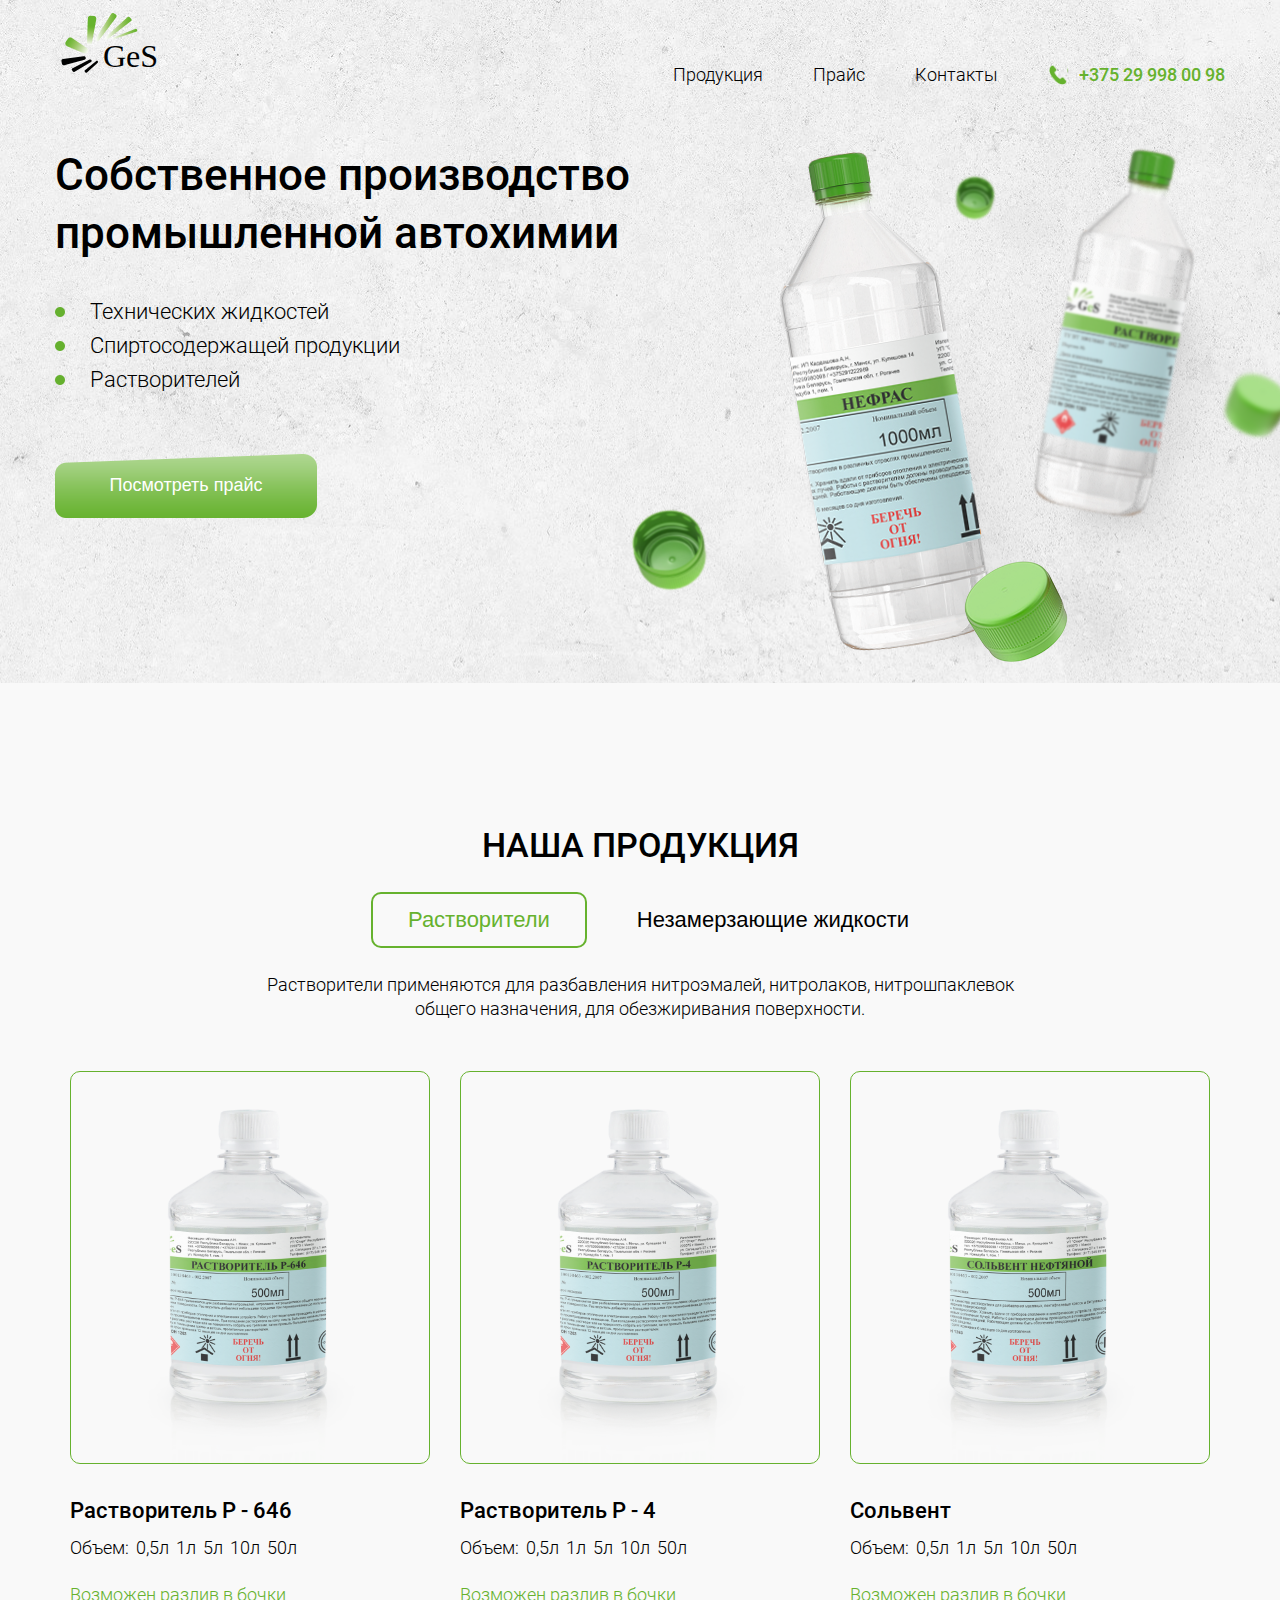
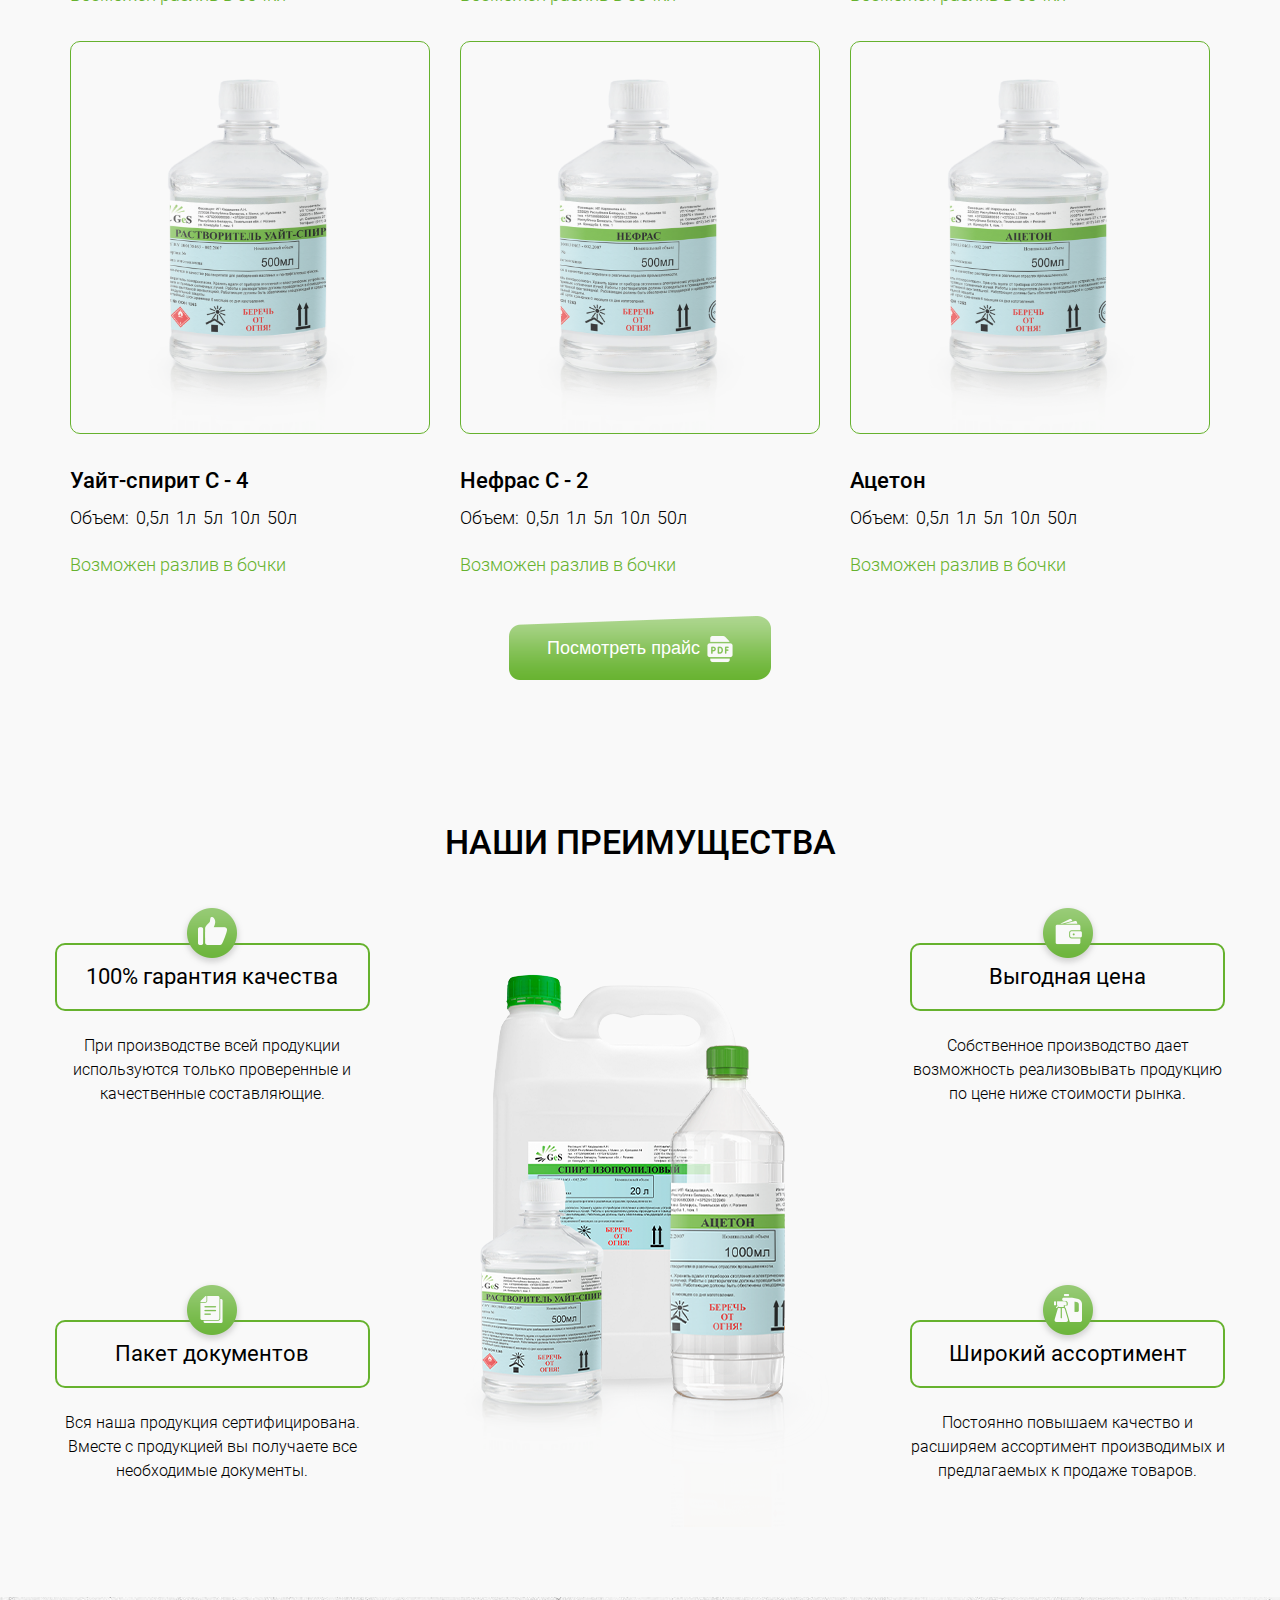
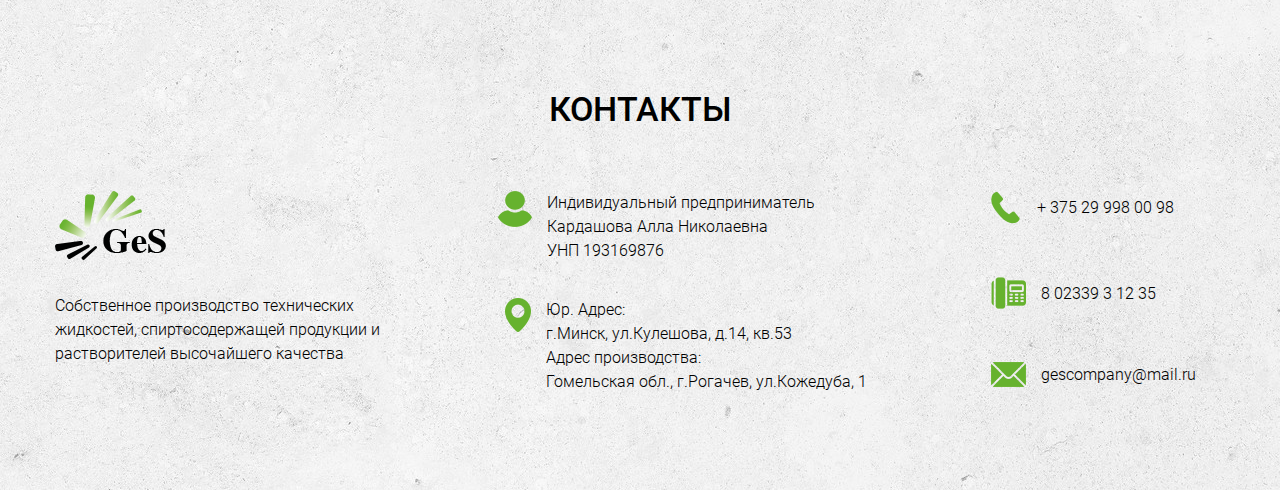
==== index.html @ 8977850b "Внесены правки один" ====
<!DOCTYPE html>
<html lang="ru">
    <head>
        <meta charset="UTF-8">
        <meta name="viewport" content="width=device-width, initial-scale=1.0">
        <link rel="stylesheet" href="pages/index.css">
        <link rel="stylesheet" href="vendor/normalize.css">
        <title>Автохимия</title>
    </head>

    <body>
        <div class="page">

            <header class="header">
                <div class="header__container">
                    <div class="header__navigation-container">
                        <img class="header__logo" src="images/ges logo_Монтажная область 1 копия 2.svg" alt="Логотип">

                        <nav class="header__navigation">
                            <ul class="header__nav-items">
                                <li class="header__nav-title"><a href="#production">Продукция</a></li>
                                <li class="header__nav-title button__price">Прайс</li>
                                <li class="header__nav-title"><a href="#contacts">Контакты</a></li>
                                <li class="header__nav-call-number">
                                    <div class="header__nav-call"></div>
                                    <p class="header__nav-title"><span class="header__nav-element">+375 29 998 00 98</span></p>
                                </li>
                            </ul>
                        </nav>
                        <button class="header__burger"></button>
                    </div>
                    <div class="hero">
                        <div class="hero-container">
                            <div class="hero__description">
                                <h1 class="hero__title">Собственное производство<br/>промышленной автохимии</h1>
                                <ul class="hero__list">
                                    <li class="hero__list-item">Технических жидкостей</li>
                                    <li class="hero__list-item">Спиртосодержащей продукции</li>
                                    <li class="hero__list-item">Растворителей</li>
                                </ul>
                                <button class="button-price button__price">Посмотреть прайс</button>
                            </div>
                            <img class="hero__image" src="images/hero-image.png" alt="Бутылки с надписью Нефрас и несколько крышек рядом">
                        </div>
                        
                    </div>
                </div>
            </header>

            <main class="content">

                <section class="product">
                    <h2 class="product__title" id="production">НАША ПРОДУКЦИЯ</h2>
                    <div class="product__sections">
                        <button type="button" class="product__section-solvents button_active">Растворители</button>
                        <button type="button" class="product__section-antifreeze ">Незамерзающие жидкости</button>
                    </div>
                    <p class="product__mob-minititle">Растворители</p>
                    <p class="product__subtitle">Растворители применяются для разбавления нитроэмалей, нитролаков, 
                    нитрошпаклевок общего назначения, для обезжиривания поверхности.</p>
                    <div class="product__cards product__cards-solvents product__cards-solvents-active" id="solvents"> 
                        <div class="product__card">
                            <img class="product__card-image" alt="Жидкость" src="images/р-646 0,5.png">
                            <div class="product__card-info">
                                <p class="product__card-title">Растворитель Р - 646</p>
                                <p class="product__card-volume">Объем: <br class="product__card-new">0,5л 1л 5л 10л 50л<br class="product__card-new"></p>
                                <p class="product__card-comment">Возможен разлив в бочки</p>
                            </div>
                        </div>

                        <div class="product__card">
                            <img class="product__card-image" alt="Жидкость" src="images/p-4 0,5.png">
                            <div class="product__card-info">
                                <p class="product__card-title">Растворитель Р - 4</p>
                                <p class="product__card-volume">Объем: <br class="product__card-new">0,5л 1л 5л 10л 50л</br></p>
                                <p class="product__card-comment">Возможен разлив в бочки</p>
                            </div>
                        </div>

                        <div class="product__card">
                            <img class="product__card-image" alt="Жидкость" src="images/solvent 0,5.png">
                            <div class="product__card-info">
                                <p class="product__card-title">Сольвент</p>
                                <p class="product__card-volume">Объем: <br class="product__card-new">0,5л 1л 5л 10л 50л</br></p>
                                <p class="product__card-comment">Возможен разлив в бочки</p>
                            </div>
                        </div>

                        <div class="product__card">
                            <img class="product__card-image" alt="Жидкость" src="images/yait-spirit 0,5.png">
                            <div class="product__card-info">
                                <p class="product__card-title">Уайт-спирит С - 4</p>
                                <p class="product__card-volume">Объем: <br class="product__card-new">0,5л 1л 5л 10л 50л</br></p>
                                <p class="product__card-comment">Возможен разлив в бочки</p>
                            </div>
                        </div>

                        <div class="product__card">
                            <img class="product__card-image" alt="Жидкость" src="images/nefras 0,5.png">
                            <div class="product__card-info">
                                <p class="product__card-title">Нефрас С - 2</p>
                                <p class="product__card-volume">Объем: <br class="product__card-new">0,5л 1л 5л 10л 50л</br></p>
                                <p class="product__card-comment">Возможен разлив в бочки</p>
                            </div>
                        </div>

                        <div class="product__card">
                            <img class="product__card-image" alt="Жидкость" src="images/aceton 0,5.png">
                            <div class="product__card-info">
                                <p class="product__card-title">Ацетон</p>
                                <p class="product__card-volume">Объем: <br class="product__card-new">0,5л 1л 5л 10л 50л</br></p>
                                <p class="product__card-comment">Возможен разлив в бочки</p>
                            </div>
                        </div>
                    </div>
                    <div class="product__cards product__cards-antifreez" id="antifreez">
                        <div class="product__card product__card-antifreez-mobile">
                            <img class="product__card-image product__card-image-mobile" alt="Жидкость" src="images/nezamerzajka.png">
                            <div class="product__card-info">
                                <p class="product__card-title product__anti-title">Незамерзающая жидкость Crystal A-20</p>
                                <p class="product__card-volume">Объем: <br class="product__card-new">4л 5л</br></p>
                                <p class="product__card-comment">Возможен разлив в бочки</p>
                            </div>
                        </div>
                    </div>
    
                        <button class="button-price product__card-button button__price">Посмотреть прайс<img class="product__button-icon" src="images/pdf-filewhite.png"></button>

                </section>

                <section class="privilege">

                    <h2 class="privilege__title">НАШИ ПРЕИМУЩЕСТВА</h2>

                        <div class="privilege__container">
                        <div class="privilege__cards-left">
                            <div class="privilege__card privilege__card-bottommarg">
                                <img class="privilege__card-icon" src="images/cleaning-products-03.png" alt="Иконка">
                                <h2 class="privilege__card-title">100% гарантия качества</h2>
                                <p class="privilege__card-text">При производстве всей продукции
                                используются только проверенные и качественные составляющие.</p>
                            </div>

                            <div class="privilege__card">
                                <img class="privilege__card-icon" src="images/filegreen.png" alt="Иконка">
                                <h2 class="privilege__card-title">Пакет документов</h2>
                                <p class="privilege__card-text">Вся наша продукция сертифицирована.
                                Вместе с продукцией вы получаете все необходимые документы.</p>
                            </div>
                        </div>

                        <img class="privilege__image" src="images/groupкопия.png" alt="Продукция">

                        <div class="privilege__cards-right">
                            <div class="privilege__card privilege__card-bottommarg">
                                <img class="privilege__card-icon" src="images/wallet-filled-money-toolgreen.png" alt="Иконка">
                                <h2 class="privilege__card-title">Выгодная цена</h2>
                                <p class="privilege__card-text">Собственное производство дает
                                возможность реализовывать продукцию по цене ниже стоимости рынка.</p>
                            </div>

                            <div class="privilege__card">
                                <img class="privilege__card-icon" src="images/cleaning-products-01green.png" alt="Иконка">
                                <h2 class="privilege__card-title">Широкий ассортимент</h2>
                                <p class="privilege__card-text">Постоянно повышаем качество
                                и расширяем ассортимент производимых и предлагаемых к продаже товаров.</p>
                            </div>
                        </div>
                    </div>

                </section>

                <section class="privmobile">
                    <h2 class="privilege__title">Наши преимущества</h2>
                    <div class="privmobile__cards-top">
                        <div class="privmobile__card">
                            <img class="privilege__card-icon" src="images/cleaning-products-03.png" alt="Иконка">
                            <h3 class="privmobile__subtitle">100% гарантия качества</h3>
                        </div>

                        <div class="privmobile__card">
                            <img class="privilege__card-icon" src="images/filegreen.png" alt="Иконка">
                            <h3 class="privmobile__subtitle">Полный пакет документов</h3>
                        </div>
                    </div>
                    <div class="privmobile__card-bottom">
                        <div class="privmobile__card">
                            <img class="privilege__card-icon" src="images/wallet-filled-money-toolgreen.png" alt="Иконка">
                            <h3 class="privmobile__subtitle privmobile__subtitle-bottom">Выгодная цена</h3>
                        </div>
                    </div>
                </section>

            </main>

            <footer class="footer">
                <div class="footer__container" id="contacts">
                    <h2 class="footer__title">КОНТАКТЫ</h2>
                    <div class="footer__containers">
                        <div class="footer__container-left">
                            <img class="footer__logo" src="images/geslogo.png" alt="Логотип">
                            <p class="footer__text">Собственное производство технических жидкостей, спиртосодержащей продукции 
                            и растворителей высочайшего качества</p>
                        </div>

                        <div class="footer__container-medium">
                            <div class="footer__paragraph">
                                <img class="footer__icon" src="images/user.png" alt="Иконка">
                                <p class="footer__text-medium">Индивидуальный предприниматель
                                    Кардашова Алла Николаевна
                                    <br>УНП 193169876</br></p>
                                <p class="footer__text-medium-mobile">ИП Кардашова Алла Николаевна
                                    <br>УНП 193169876</br>
                                    Юр. адрес: г.Минск, ул.Кулешова, 14/53
                                    Адрес производства: Гомельская обл., 
                                    г.Рогачев, ул.Кожедуба, 1</p>
                                
                            </div>

                            <div class="footer__paragraph footer__paragraph-bottom">
                                <img class="footer__icon footer__icon-bottom" src="images/maps-and-flags.png" alt="Иконка">
                                <p class="footer__text-medium ">Юр. Адрес: 
                                    <br>г.Минск, ул.Кулешова, д.14, кв.53</br>
                                    Адрес производства: 
                                    <br>Гомельская обл., г.Рогачев, ул.Кожедуба, 1</br></p>
                                    
                            </div>
                        </div>

                        <div class="footer__container-right">
                            <div class="footer__info">
                                <img class="footer__icon footer__icon-right" src="images/phone-call копия.png" alt="Иконка">
                                <p class="footer__text-right">+ 375 29 998 00 98 </p>
                            </div>

                            <div class="footer__info">
                                <img class="footer__icon " src="images/fax.png" alt="Иконка">
                                <p class="footer__text-right">8 02339 3 12 35</p>
                            </div>

                            <div class="footer__info">
                                <img class="footer__icon " src="images/mail-2.png" alt="Иконка">
                                <p class="footer__text-right">gescompany@mail.ru</p>
                            </div>
                        </div>
                    </div>
                </div>
            </footer>
            <section class="pop-up__overlay"></section>
        </div>
        <section class="pop-up">
            <ul class="pop-up__items">
                <li class="pop-up__item"><button class="pop-up__button pop-up__button_productions">Продукция</button></li>
                <li class="pop-up__item"><button class="pop-up__button_production pop-up__button pop-up__button_solvents">Растворители</button></li>
                <li class="pop-up__item"><button class="pop-up__button_production pop-up__button pop-up__button_non-freezing">Незамерзающие жидкости</button></li>
                <li class="pop-up__item"><button class="pop-up__button button__price button__price">Посмотреть прайс</button></li>
                <li class="pop-up__item"><button class="pop-up__button pop-up__button_contact">Контакты</button></li>
            </ul>
        </section>
        
        <script src="scripts/index.js"></script>
    </body>
</html>
---- pages/index.css ----
@import url(../fonts/roboto/roboto.css);

@import url(../blocks/page/page.css);

@import url(../blocks/header/header.css);
@import url(../blocks/header/__container/header__container.css);
@import url(../blocks/header/__logo/header__logo.css);
@import url(../blocks/header/__navigation/header__navigation.css);
@import url(../blocks/header/__navigation-container/header__navigation-container.css);
@import url(../blocks/header/__nav-items/header__nav-items.css);
@import url(../blocks/header/__nav-element/header__nav-element.css);
@import url(../blocks/header/__nav-call/header__nav-call.css);
@import url(../blocks/header/__nav-call-number/header__nav-call-number.css);
@import url(../blocks/header/__nav-title/header__nav-title.css);
@import url(../blocks/header/__burger/header__burger.css);
@import url(../blocks/header/__burger/_active/header__burger_active.css);

@import url(../blocks/hero/hero.css);
@import url(../blocks/hero/__description/hero__description.css);
@import url(../blocks/hero/__title/hero__title.css);
@import url(../blocks/hero/__list/hero__list.css);
@import url(../blocks/hero/__list-item/hero__list-item.css);
@import url(../blocks/hero/__image/hero__image.css);

@import url(../blocks/hero-container/hero-container.css);

@import url(../blocks/button-price/button-price.css);

@import url(../blocks/button/button.css);

@import url(../blocks/button/_active/button_active.css);

@import url(../blocks/li/li.css);

@import url(../blocks/product/product.css);
@import url(../blocks/product/__title/product__title.css);
@import url(../blocks/product/__sections/product__sections.css);
@import url(../blocks/product/__section-solvents/product__section-solvents.css);
@import url(../blocks/product/__section-antifreeze/product__section-antifreeze.css);
@import url(../blocks/product/__subtitle/product__subtitle.css);
@import url(../blocks/product/__subtitle-mobile/product__subtitle-mobile.css);
@import url(../blocks/product/__cards/product__cards.css);
@import url(../blocks/product/__card/product__card.css);
@import url(../blocks/product/__card-image/product__card-image.css);
@import url(../blocks/product/__card-title/product__card-title.css);
@import url(../blocks/product/__card-volume/product__card-volume.css);
@import url(../blocks/product/__card-comment/product__card-comment.css);
@import url(../blocks/product/__card-new/product__card-new.css);
@import url(../blocks/product/__card-button/product__card-button.css);
@import url(../blocks/product/__button-icon/product__button-icon.css);
@import url(../blocks/product/__card-info/product__card-info.css);

@import url(../blocks/privilege/privilege.css);
@import url(../blocks/privilege/__title/privilege__title.css);
@import url(../blocks/privilege/__container/privilege__container.css);
@import url(../blocks/privilege/__cards-left/privilege__cards-left.css);
@import url(../blocks/privilege/__cards-right/privilege__cards-right.css);
@import url(../blocks/privilege/__card-title/privilege__card-title.css);
@import url(../blocks/privilege/__card/privilege__card.css);
@import url(../blocks/privilege/__card-icon/privilege__card-icon.css);
@import url(../blocks/privilege/__card-text/privilege__card-text.css);
@import url(../blocks/privilege/__card-bottommarg/privilege__card-bottommarg.css);
@import url(../blocks/privilege/__image/privilege__image.css);

@import url(../blocks/privmobile/privmobile.css);
@import url(../blocks/privmobile/__cards-top/privmobile__cards-top.css);
@import url(../blocks/privmobile/__card/privmobile__card.css);
@import url(../blocks/privmobile/__subtitle/privmobile__subtitle.css);
@import url(../blocks/privmobile/__card-bottom/privmobile__card-bottom.css);
@import url(../blocks/privmobile/__subtitle-bottom/privmobile__subtitle-bottom.css);

@import url(../blocks/footer/footer.css);
@import url(../blocks/footer/__container/footer__container.css);
@import url(../blocks/footer/__containers/footer__containers.css);
@import url(../blocks/footer/__container-left/footer__container-left.css);
@import url(../blocks/footer/__title/footer__title.css);
@import url(../blocks/footer/__text/footer__text.css);
@import url(../blocks/footer/__text-medium/footer__text-medium.css);
@import url(../blocks/footer/__icon/footer__icon.css);
@import url(../blocks/footer/__paragraph/footer__paragraph.css);
@import url(../blocks/footer/__paragraph-bottom/footer__paragraph-bottom.css);
@import url(../blocks/footer/__container-medium/footer__container-medium.css);
@import url(../blocks/footer/__icon-bottom/footer__icon-bottom.css);
@import url(../blocks/footer/__container-right/footer__container-right.css);
@import url(../blocks/footer/__info/footer__info.css);
@import url(../blocks/footer/__icon-right/footer__icon-right.css);
@import url(../blocks/footer/__text-medium-mobile/footer__text-medium-mobile.css);

* > *{
    margin: 0;
    padding: 0;
    box-sizing: border-box;
    font-weight: normal;
    font-style: normal;
}

a{
    color: black;
    text-decoration: none;
    font-weight: 300;
}

.footer__text-right{
    font-weight: 300;
}

.product__mob-minititle{
    text-align: center;
    font-size: 15px;
    line-height: 1.6;
    font-weight: 400;
    margin-bottom: 11px;
}

.product__mob-minititle{
    display: none;
}

@media screen and (max-width: 500px){
    .product__mob-minititle{
        display: block;
    }
}

.product__card-image-mobile{
    object-fit: contain;
}

@media screen and (max-width: 500px){
    .product__card-antifreez-mobile{
        display: flex;
        margin-bottom: 25px;
    }
}

.product__anti-title{
    width: 80%;
}

.product__cards-solvents-active{
    display: grid;
}

.product__cards-antifreez-active{
    display: grid;
}
  
.pop-up{
    width: 100%;
    display: none;
    padding: 40px 40px;
    position: absolute;
    background-color: white;
    border-radius: 10px;
    top: 74px;
    left: 0;
    z-index: 3;
}

.pop-up__items :first-of-type{
    margin-top: 0px;
}

.pop-up__item{
    margin-top: 32px;
    cursor: pointer;
}

.pop-up__button{
    font-size: 18px;
    text-align: left;
}

.pop-up__button_production::before{
    content: url(../images/disk-list-hero.png);
    margin-right: 11px;
    position: relative;
    bottom: 2px;
}

.pop-up_is-open{
    display: block;
}

.overlay::after {
    content: '';
    display: block;
    position: fixed;
    top: 0;
    left: 0;
    height: 100%;
    width: 100%;
    background: rgba(0, 0, 0, .5);
    z-index: 1;
}
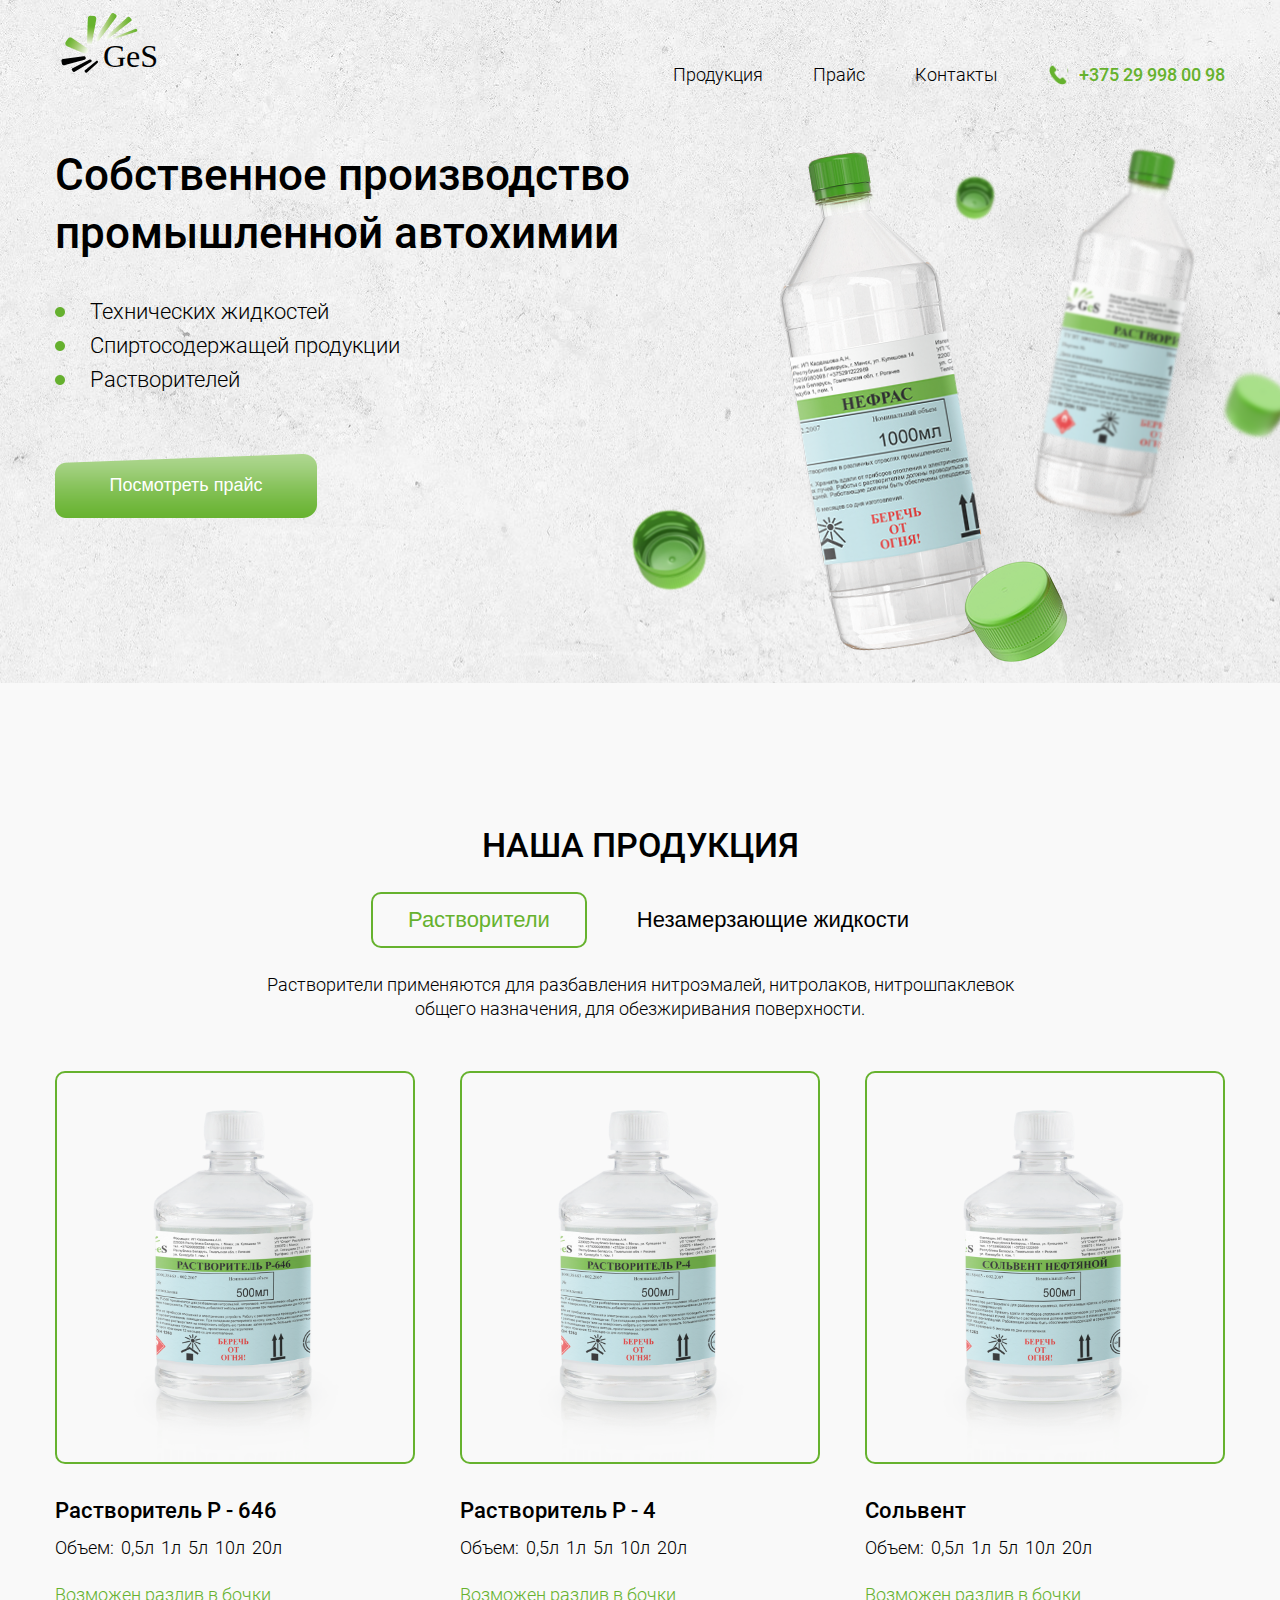
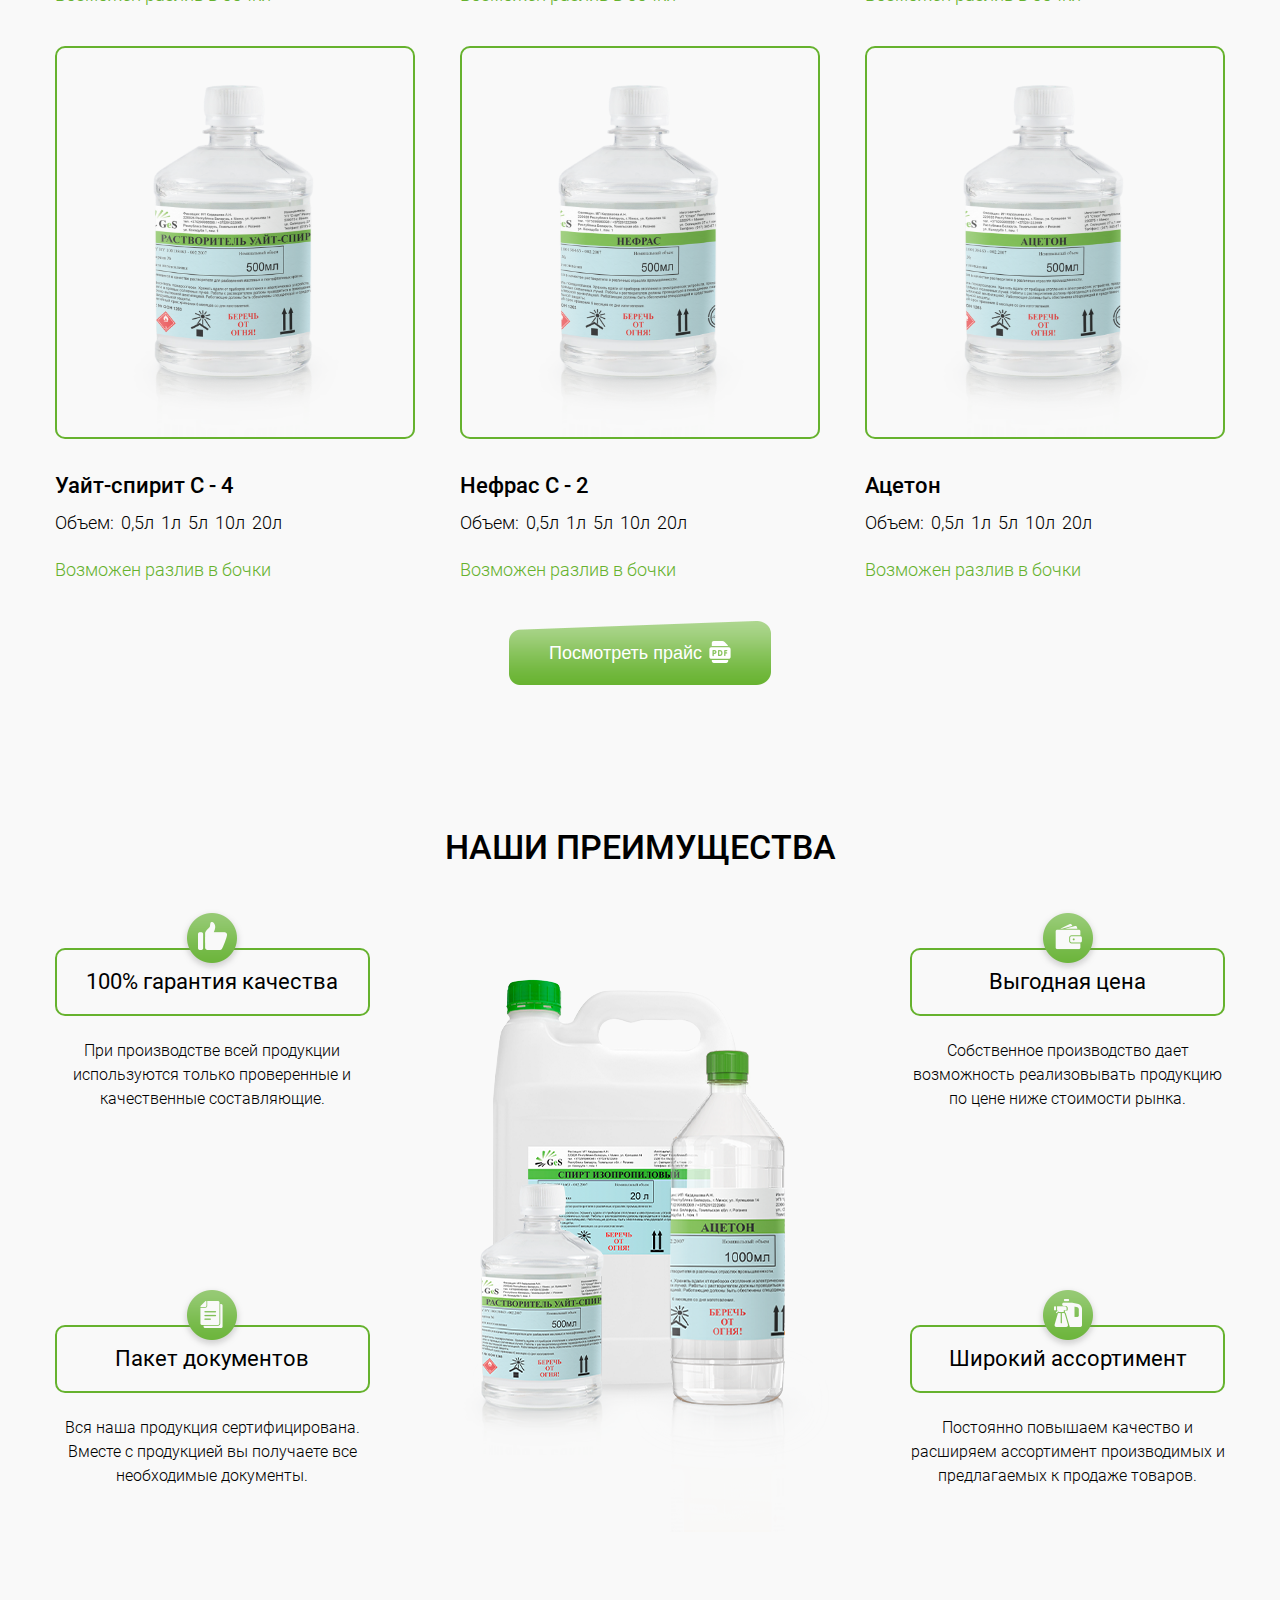
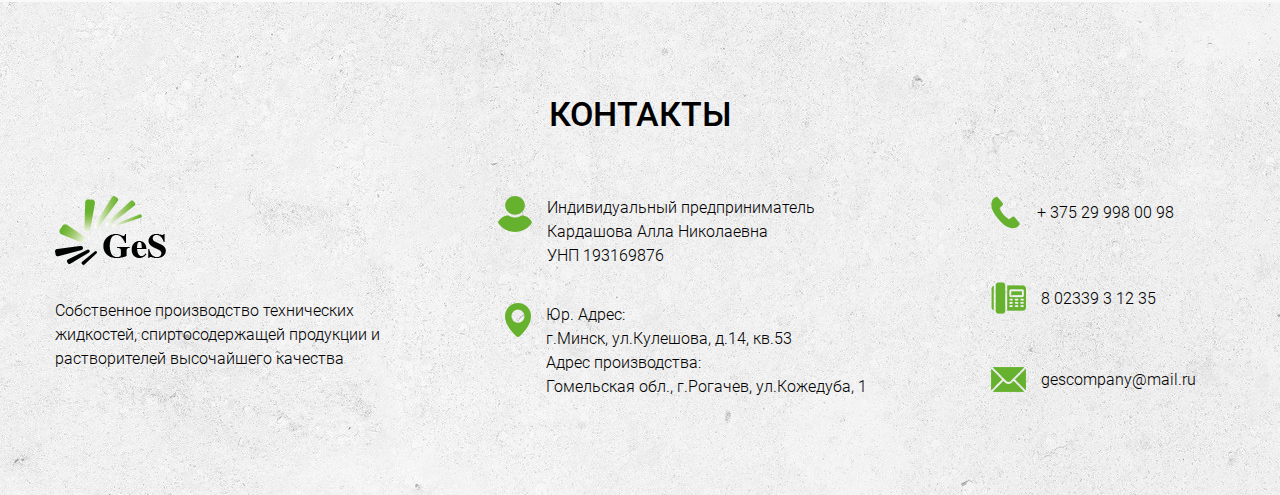
==== commit 50974dd9: "Убран гэп карточек и конфликт" ====
--- a/index.html
+++ b/index.html
@@ -63,7 +63,7 @@
                             <img class="product__card-image" alt="Жидкость" src="images/р-646 0,5.png">
                             <div class="product__card-info">
                                 <p class="product__card-title">Растворитель Р - 646</p>
-                                <p class="product__card-volume">Объем: <br class="product__card-new">0,5л 1л 5л 10л 50л<br class="product__card-new"></p>
+                                <p class="product__card-volume">Объем: <br class="product__card-new">0,5л 1л 5л 10л 20л<br class="product__card-new"></p>
                                 <p class="product__card-comment">Возможен разлив в бочки</p>
                             </div>
                         </div>
@@ -72,7 +72,7 @@
                             <img class="product__card-image" alt="Жидкость" src="images/p-4 0,5.png">
                             <div class="product__card-info">
                                 <p class="product__card-title">Растворитель Р - 4</p>
-                                <p class="product__card-volume">Объем: <br class="product__card-new">0,5л 1л 5л 10л 50л</br></p>
+                                <p class="product__card-volume">Объем: <br class="product__card-new">0,5л 1л 5л 10л 20л</br></p>
                                 <p class="product__card-comment">Возможен разлив в бочки</p>
                             </div>
                         </div>
@@ -81,7 +81,7 @@
                             <img class="product__card-image" alt="Жидкость" src="images/solvent 0,5.png">
                             <div class="product__card-info">
                                 <p class="product__card-title">Сольвент</p>
-                                <p class="product__card-volume">Объем: <br class="product__card-new">0,5л 1л 5л 10л 50л</br></p>
+                                <p class="product__card-volume">Объем: <br class="product__card-new">0,5л 1л 5л 10л 20л</br></p>
                                 <p class="product__card-comment">Возможен разлив в бочки</p>
                             </div>
                         </div>
@@ -90,7 +90,7 @@
                             <img class="product__card-image" alt="Жидкость" src="images/yait-spirit 0,5.png">
                             <div class="product__card-info">
                                 <p class="product__card-title">Уайт-спирит С - 4</p>
-                                <p class="product__card-volume">Объем: <br class="product__card-new">0,5л 1л 5л 10л 50л</br></p>
+                                <p class="product__card-volume">Объем: <br class="product__card-new">0,5л 1л 5л 10л 20л</br></p>
                                 <p class="product__card-comment">Возможен разлив в бочки</p>
                             </div>
                         </div>
@@ -99,7 +99,7 @@
                             <img class="product__card-image" alt="Жидкость" src="images/nefras 0,5.png">
                             <div class="product__card-info">
                                 <p class="product__card-title">Нефрас С - 2</p>
-                                <p class="product__card-volume">Объем: <br class="product__card-new">0,5л 1л 5л 10л 50л</br></p>
+                                <p class="product__card-volume">Объем: <br class="product__card-new">0,5л 1л 5л 10л 20л</br></p>
                                 <p class="product__card-comment">Возможен разлив в бочки</p>
                             </div>
                         </div>
@@ -108,7 +108,7 @@
                             <img class="product__card-image" alt="Жидкость" src="images/aceton 0,5.png">
                             <div class="product__card-info">
                                 <p class="product__card-title">Ацетон</p>
-                                <p class="product__card-volume">Объем: <br class="product__card-new">0,5л 1л 5л 10л 50л</br></p>
+                                <p class="product__card-volume">Объем: <br class="product__card-new">0,5л 1л 5л 10л 20л</br></p>
                                 <p class="product__card-comment">Возможен разлив в бочки</p>
                             </div>
                         </div>
@@ -124,8 +124,8 @@
                         </div>
                     </div>
     
-                        <button class="button-price product__card-button button__price">Посмотреть прайс<img class="product__button-icon" src="images/pdf-filewhite.png"></button>
-
+                        <button class="button-price product__card-button button__price">Посмотреть прайс<img class="product__button-icon" src="images/pdf-file.svg"></button>
+          
                 </section>
 
                 <section class="privilege">
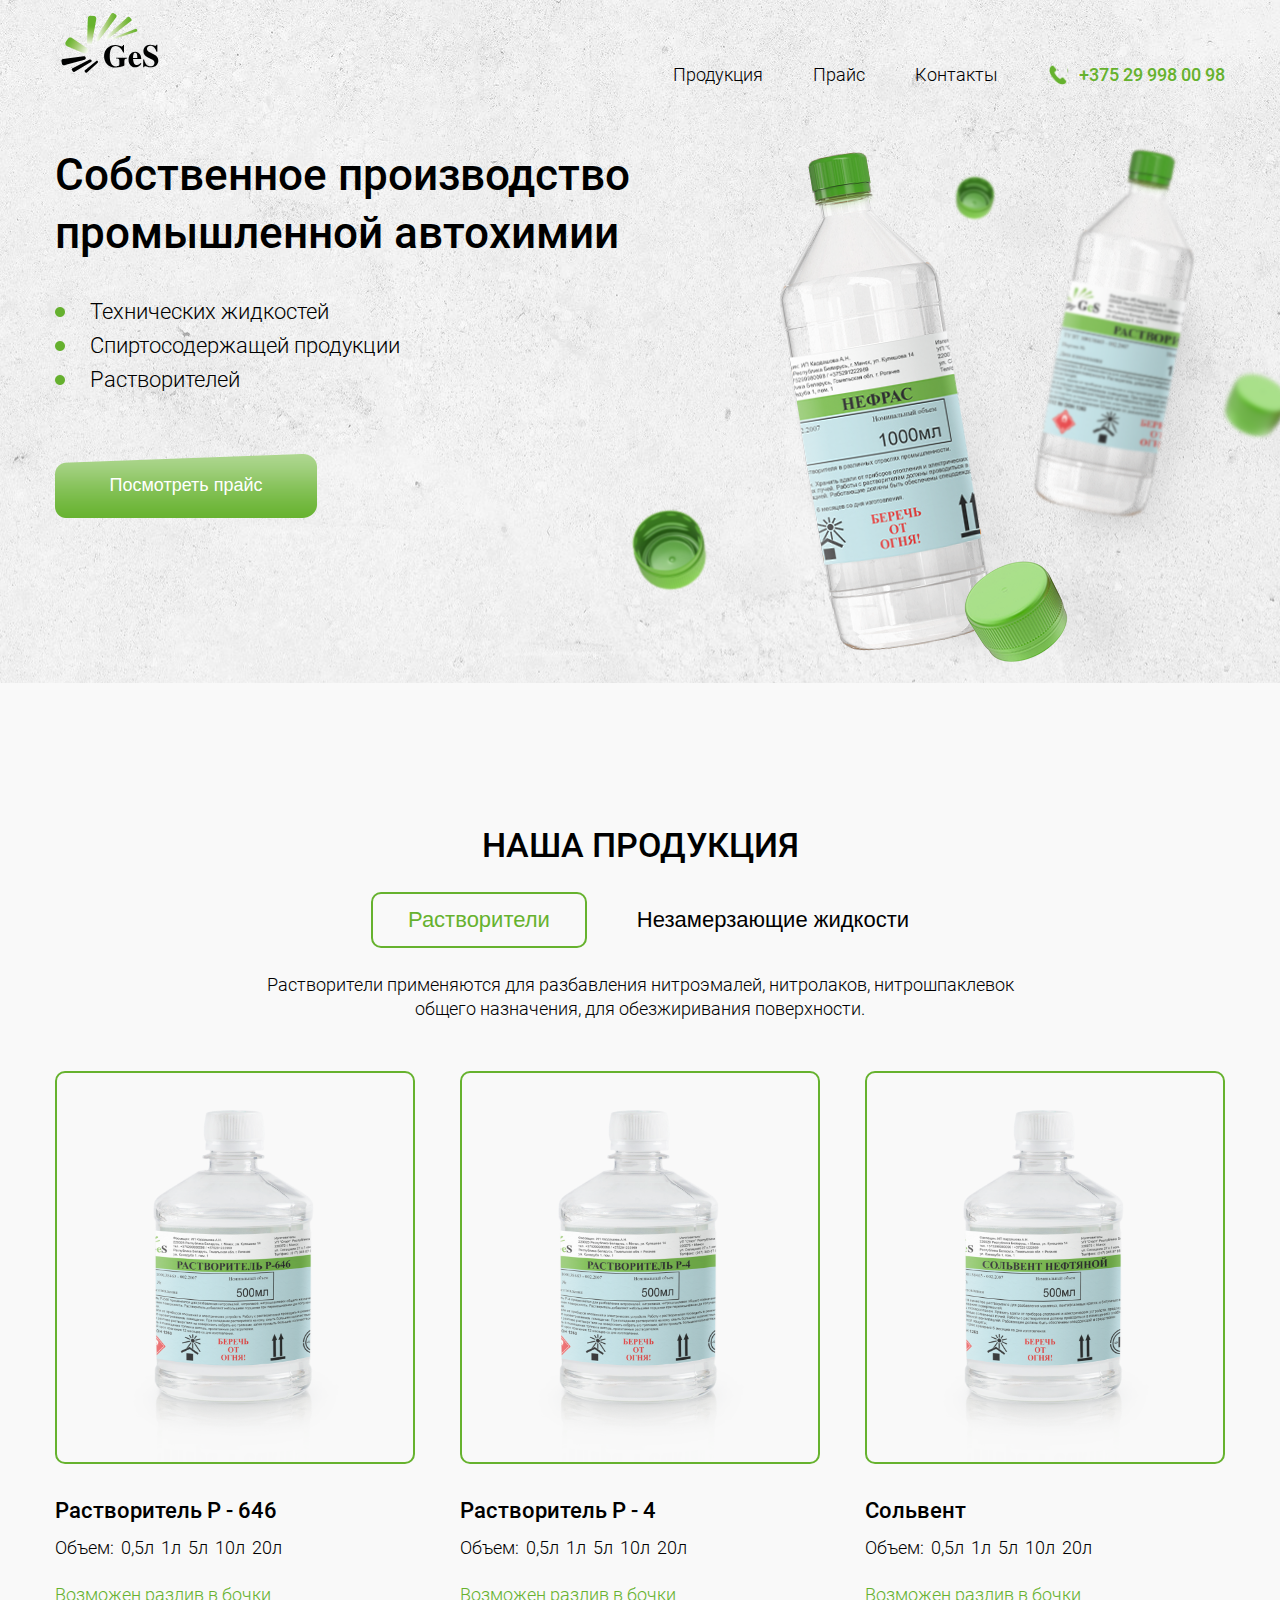
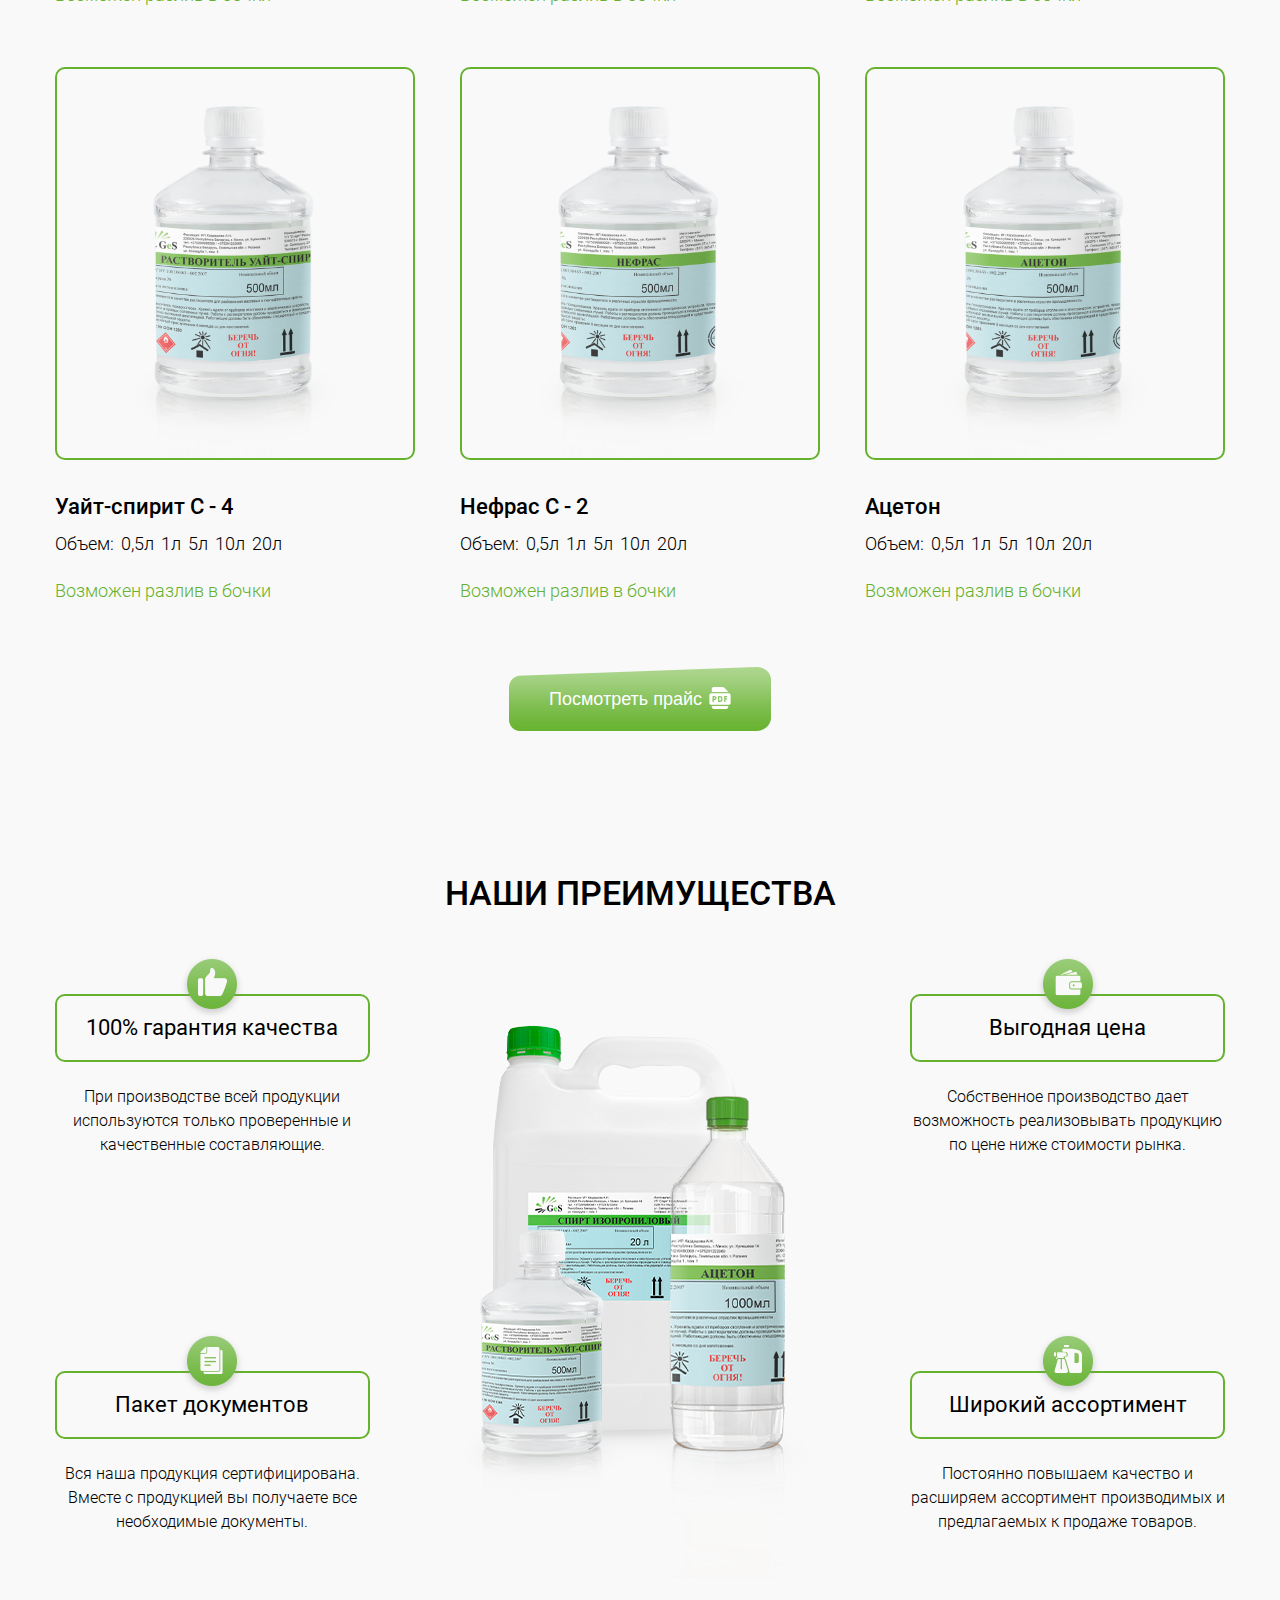
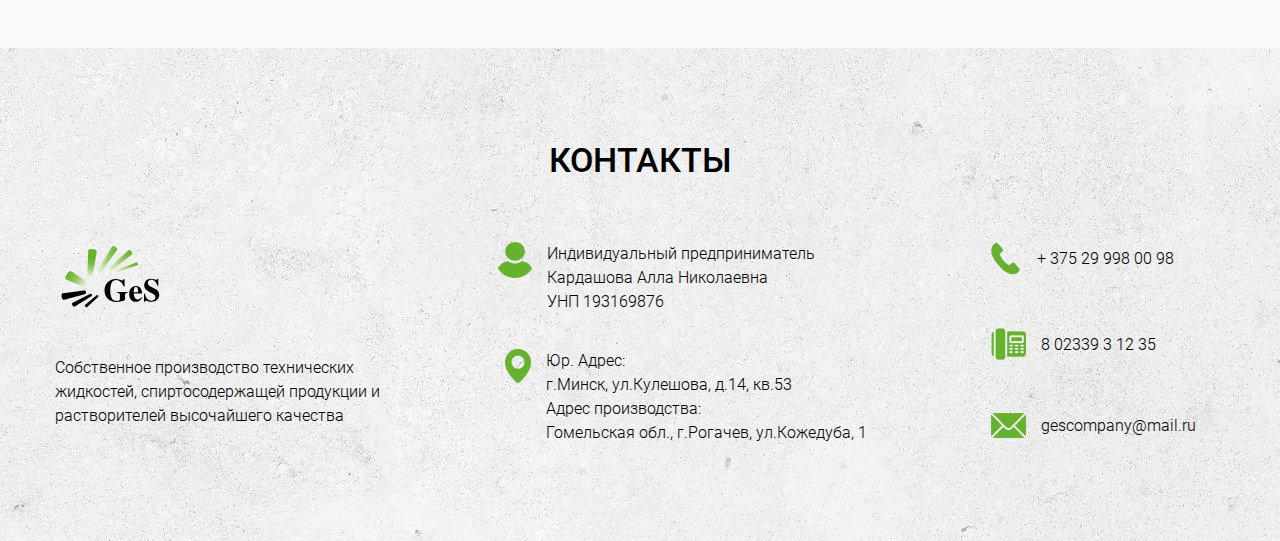
==== commit 6bdbc1c7: "Исправлены замечания добавлена кнопка телефона, мелкие правки по коду" ====
--- a/index.html
+++ b/index.html
@@ -14,7 +14,7 @@
             <header class="header">
                 <div class="header__container">
                     <div class="header__navigation-container">
-                        <img class="header__logo" src="images/ges logo_Монтажная область 1 копия 2.svg" alt="Логотип">
+                        <img class="header__logo" src="images/ges_logo.svg" alt="Логотип">
 
                         <nav class="header__navigation">
                             <ul class="header__nav-items">
@@ -27,7 +27,10 @@
                                 </li>
                             </ul>
                         </nav>
-                        <button class="header__burger"></button>
+                        <div class="header__buttons">
+                            <button class="header__phone"><img class="header__phone-image" src="images/phone-header-call.svg"></button>
+                            <button class="header__burger"></button>
+                        </div>
                     </div>
                     <div class="hero">
                         <div class="hero-container">
@@ -198,7 +201,7 @@
                     <h2 class="footer__title">КОНТАКТЫ</h2>
                     <div class="footer__containers">
                         <div class="footer__container-left">
-                            <img class="footer__logo" src="images/geslogo.png" alt="Логотип">
+                            <img class="footer__logo" src="images/ges_logo.svg" alt="Логотип">
                             <p class="footer__text">Собственное производство технических жидкостей, спиртосодержащей продукции 
                             и растворителей высочайшего качества</p>
                         </div>
@@ -212,7 +215,7 @@
                                 <p class="footer__text-medium-mobile">ИП Кардашова Алла Николаевна
                                     <br>УНП 193169876</br>
                                     Юр. адрес: г.Минск, ул.Кулешова, 14/53
-                                    Адрес производства: Гомельская обл., 
+                                    <br/>Адрес производства: Гомельская обл., 
                                     г.Рогачев, ул.Кожедуба, 1</p>
                                 
                             </div>
--- a/pages/index.css
+++ b/pages/index.css
@@ -49,6 +49,13 @@
 @import url(../blocks/product/__card-button/product__card-button.css);
 @import url(../blocks/product/__button-icon/product__button-icon.css);
 @import url(../blocks/product/__card-info/product__card-info.css);
+@import url(../blocks/product/__mob-minititle/product__mob-minititle.css);
+@import url(../blocks/product/__card-image-mobile/product__card-image-mobile.css);
+@import url(../blocks/product/__card-antifreez-mobile/product__card-antifreez-mobile.css);
+@import url(../blocks/product/__anti-title/product__anit-title.css);
+
+@import url(../blocks/product/__cards-solvents-active/product__cards-solvents-active.css);
+@import url(../blocks/product/__cards-antifreez-active/product__cards-antifreez-active.css);
 
 @import url(../blocks/privilege/privilege.css);
 @import url(../blocks/privilege/__title/privilege__title.css);
@@ -80,6 +87,7 @@
 @import url(../blocks/footer/__paragraph/footer__paragraph.css);
 @import url(../blocks/footer/__paragraph-bottom/footer__paragraph-bottom.css);
 @import url(../blocks/footer/__container-medium/footer__container-medium.css);
+@import url(../blocks/footer/__text-right/footer__text-right.css);
 @import url(../blocks/footer/__icon-bottom/footer__icon-bottom.css);
 @import url(../blocks/footer/__container-right/footer__container-right.css);
 @import url(../blocks/footer/__info/footer__info.css);
@@ -100,50 +108,6 @@
     font-weight: 300;
 }
 
-.footer__text-right{
-    font-weight: 300;
-}
-
-.product__mob-minititle{
-    text-align: center;
-    font-size: 15px;
-    line-height: 1.6;
-    font-weight: 400;
-    margin-bottom: 11px;
-}
-
-.product__mob-minititle{
-    display: none;
-}
-
-@media screen and (max-width: 500px){
-    .product__mob-minititle{
-        display: block;
-    }
-}
-
-.product__card-image-mobile{
-    object-fit: contain;
-}
-
-@media screen and (max-width: 500px){
-    .product__card-antifreez-mobile{
-        display: flex;
-        margin-bottom: 25px;
-    }
-}
-
-.product__anti-title{
-    width: 80%;
-}
-
-.product__cards-solvents-active{
-    display: grid;
-}
-
-.product__cards-antifreez-active{
-    display: grid;
-}
   
 .pop-up{
     width: 100%;
@@ -194,11 +158,39 @@
     z-index: 1;
 }
   
-  
+.footer__logo{
+    width: 112px;
+}
+
+.header__buttons{
+    display: none;
+}
 
 
+@media screen and (max-width: 600px){
+    .header__buttons{
+        display: flex;
+    }
+}
+
+.header__phone{
+    align-self: center;
+    border-radius: 50%;
+    background-image: -moz-linear-gradient( 90deg, rgb(102,178,46) 0%, rgb(134,194,89) 53%, rgb(165,210,132) 100%);
+    background-image: -webkit-linear-gradient( 90deg, rgb(102,178,46) 0%, rgb(134,194,89) 53%, rgb(165,210,132) 100%);
+    background-image: -ms-linear-gradient( 90deg, rgb(102,178,46) 0%, rgb(134,194,89) 53%, rgb(165,210,132) 100%);
+    box-shadow: 0px 3px 7.36px 0.64px rgba(121, 121, 121, 0.3);
+    width: 41px;
+    height: 41px;
+    margin-right: 16px;
+
+}
+
+.header__phone-image{
+    width: 22px;
+    object-fit: contain;
+}
   
-
 
   
 
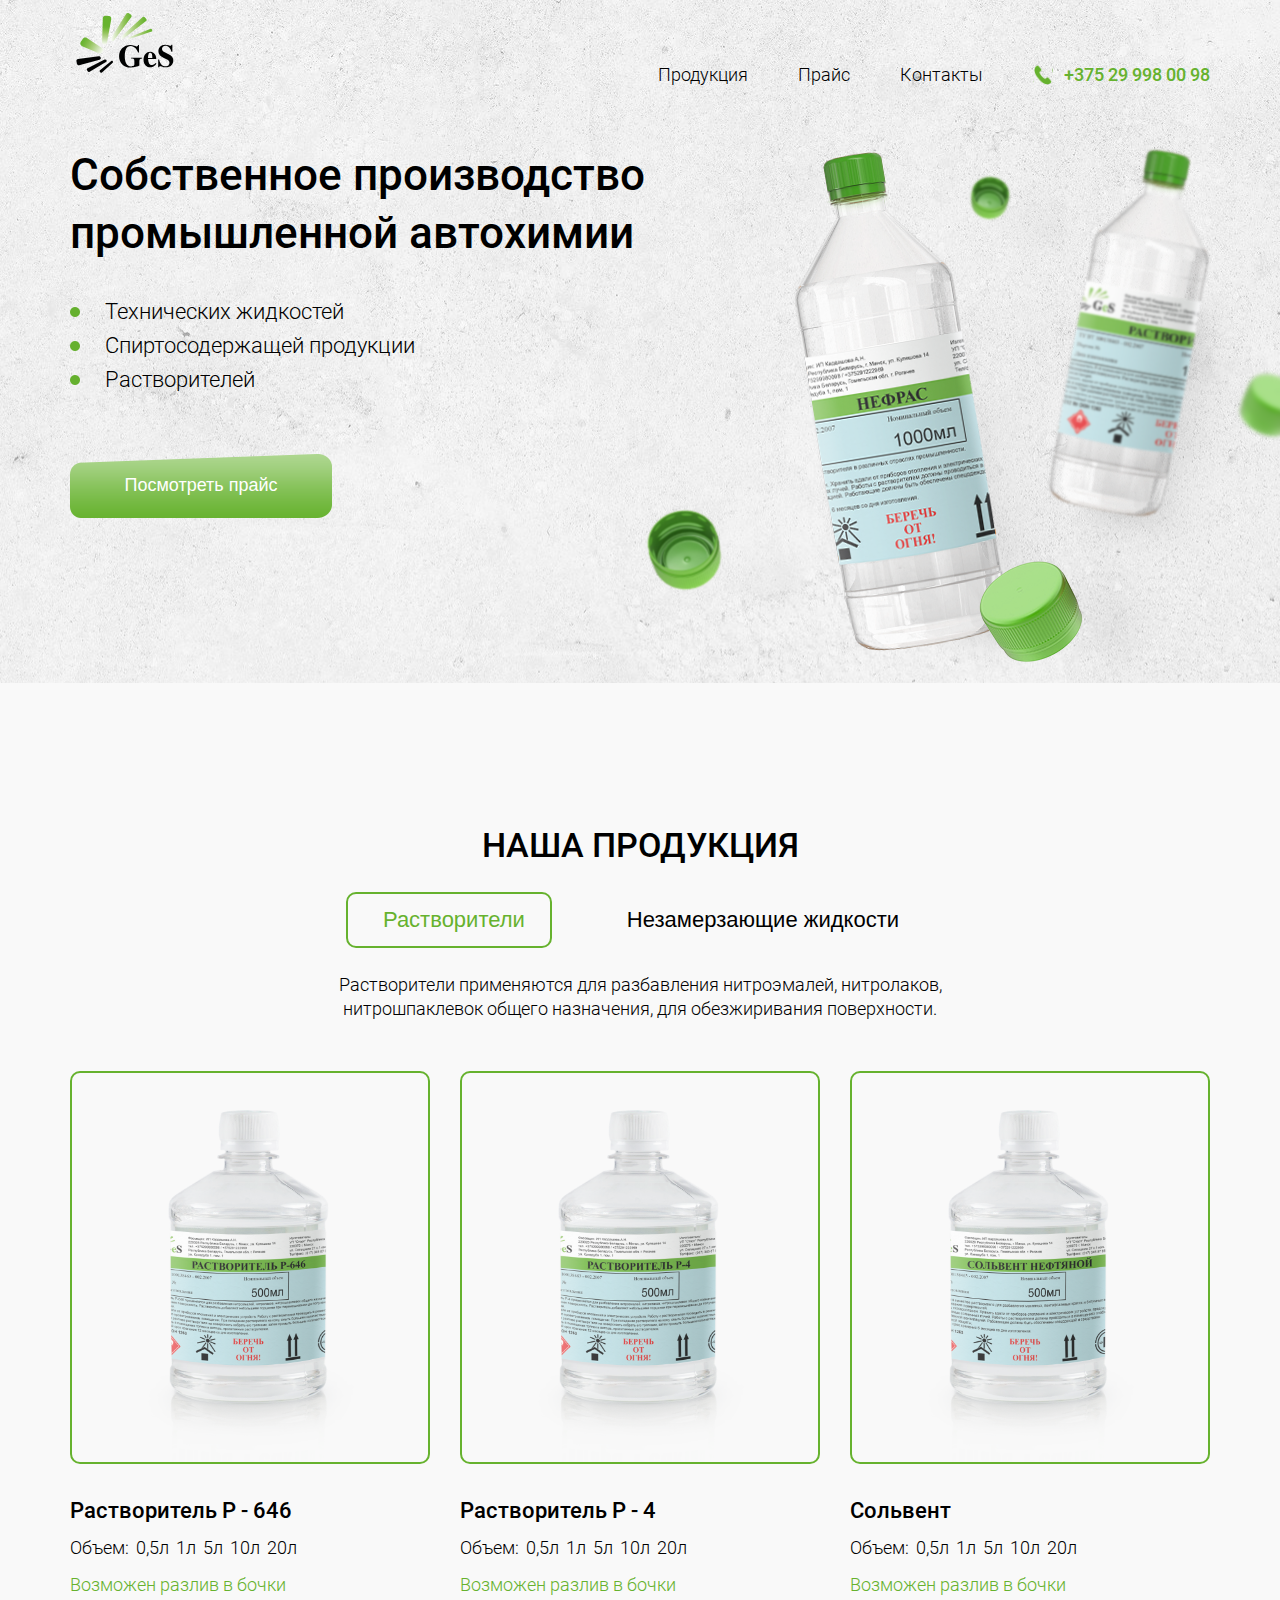
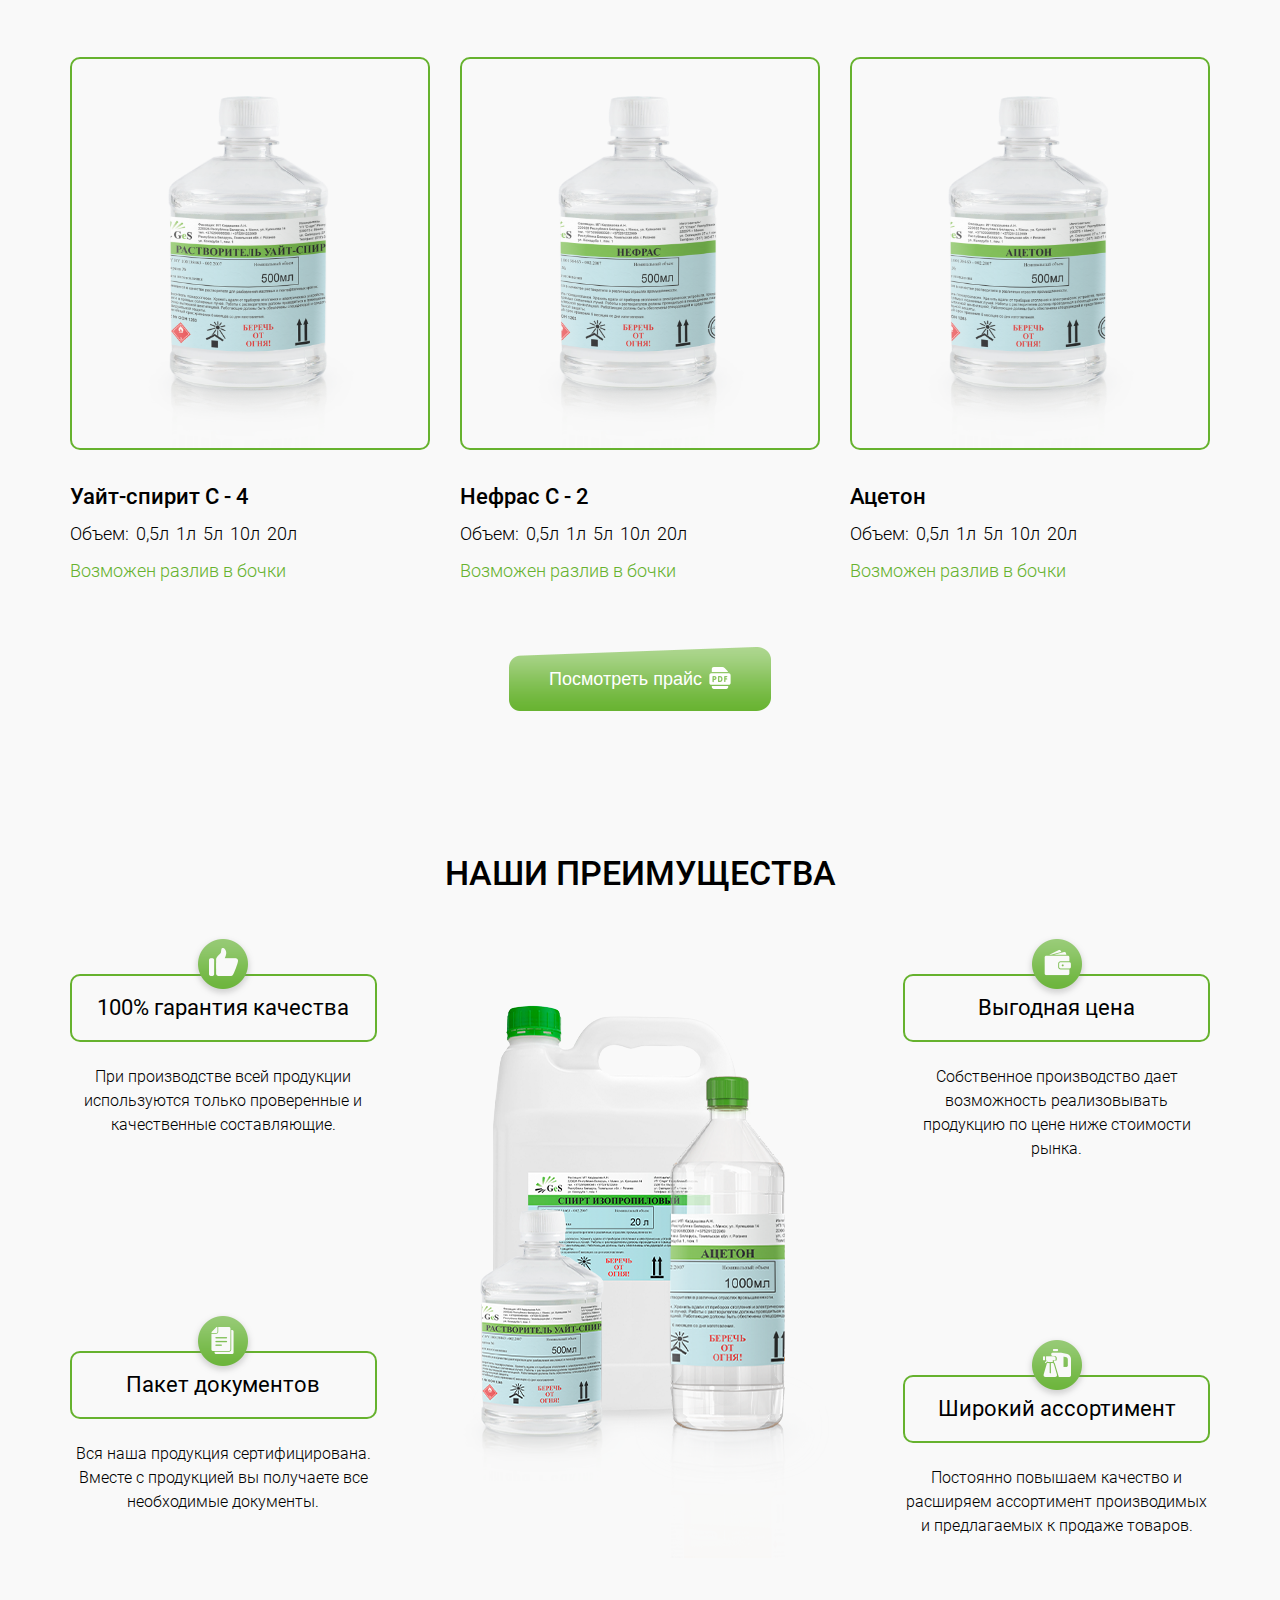
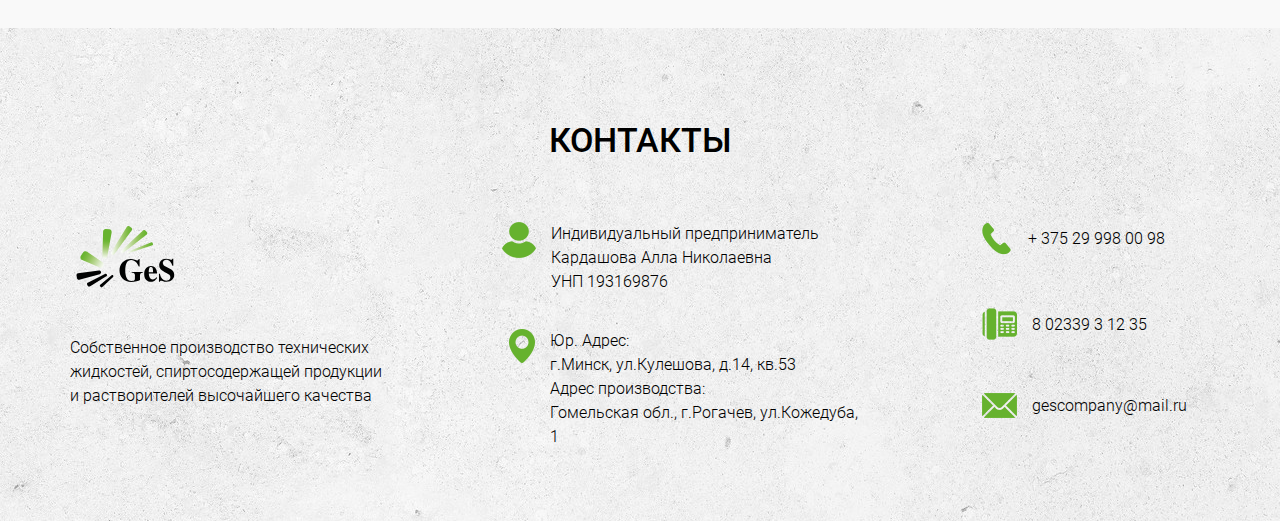
==== commit 22bfe880: "Исправлено 29" ====
--- a/index.html
+++ b/index.html
@@ -28,7 +28,7 @@
                             </ul>
                         </nav>
                         <div class="header__buttons">
-                            <button class="header__phone"><img class="header__phone-image" src="images/phone-header-call.svg"></button>
+                            <a class="header__phone" href=”tel:+375299980098”><img class="header__phone-image" src="images/phone-header-call.svg"></a>
                             <button class="header__burger"></button>
                         </div>
                     </div>
@@ -50,10 +50,12 @@
                 </div>
             </header>
 
+
             <main class="content">
 
                 <section class="product">
-                    <h2 class="product__title" id="production">НАША ПРОДУКЦИЯ</h2>
+                    <a class="achor" id="production"></a>
+                    <h2 class="product__title">НАША ПРОДУКЦИЯ</h2>
                     <div class="product__sections">
                         <button type="button" class="product__section-solvents button_active">Растворители</button>
                         <button type="button" class="product__section-antifreeze ">Незамерзающие жидкости</button>
@@ -197,6 +199,7 @@
             </main>
 
             <footer class="footer">
+                <a class="achor" id="contacts"></a>
                 <div class="footer__container" id="contacts">
                     <h2 class="footer__title">КОНТАКТЫ</h2>
                     <div class="footer__containers">
--- a/pages/index.css
+++ b/pages/index.css
@@ -183,15 +183,24 @@
     width: 41px;
     height: 41px;
     margin-right: 16px;
-
+    display: flex;
 }
 
 .header__phone-image{
     width: 22px;
+    height: 22px;
     object-fit: contain;
-}
-  
-
-  
-
+    margin: auto;
+}
+  
+.achor{
+    display: block;
+    position: relative;
+    top:-50px;
+    visibility: hidden;
+}
+  
+.header__nav_call-link{
+    border: 1px solid red;;
+}
   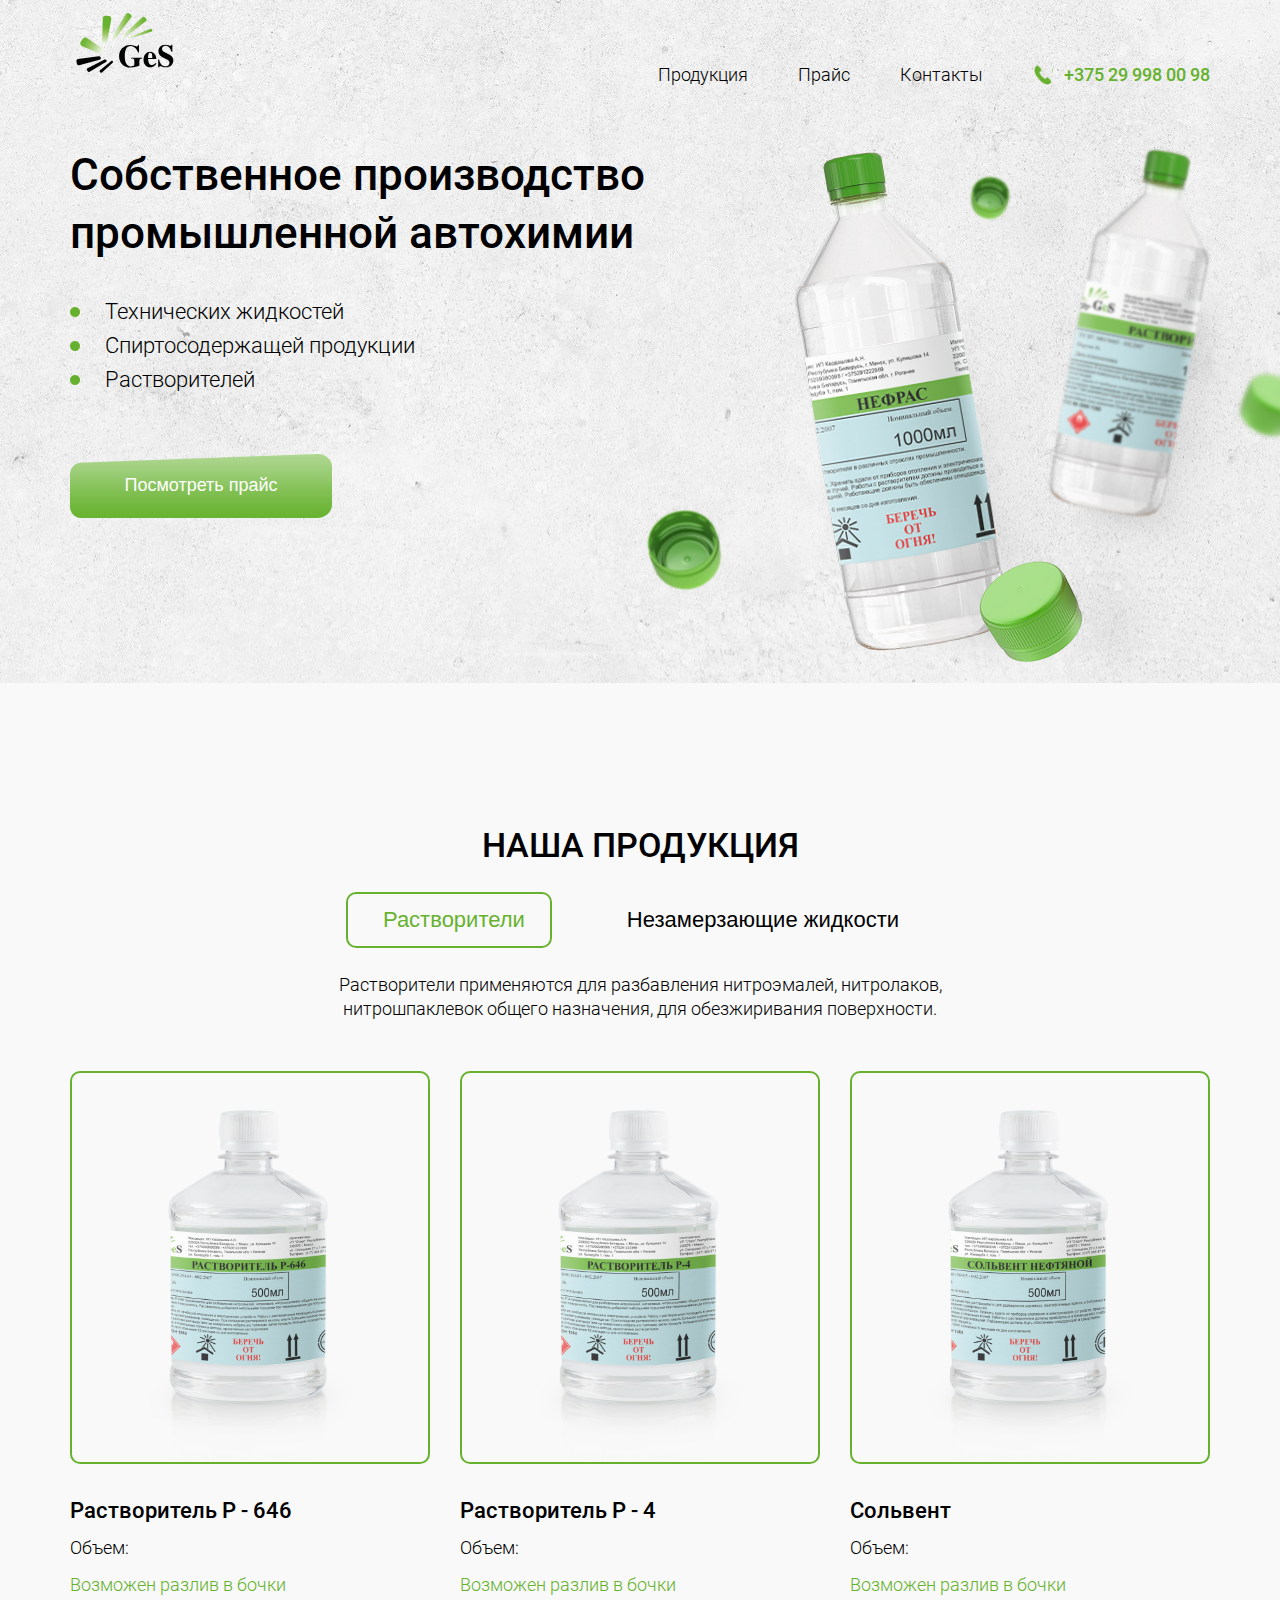
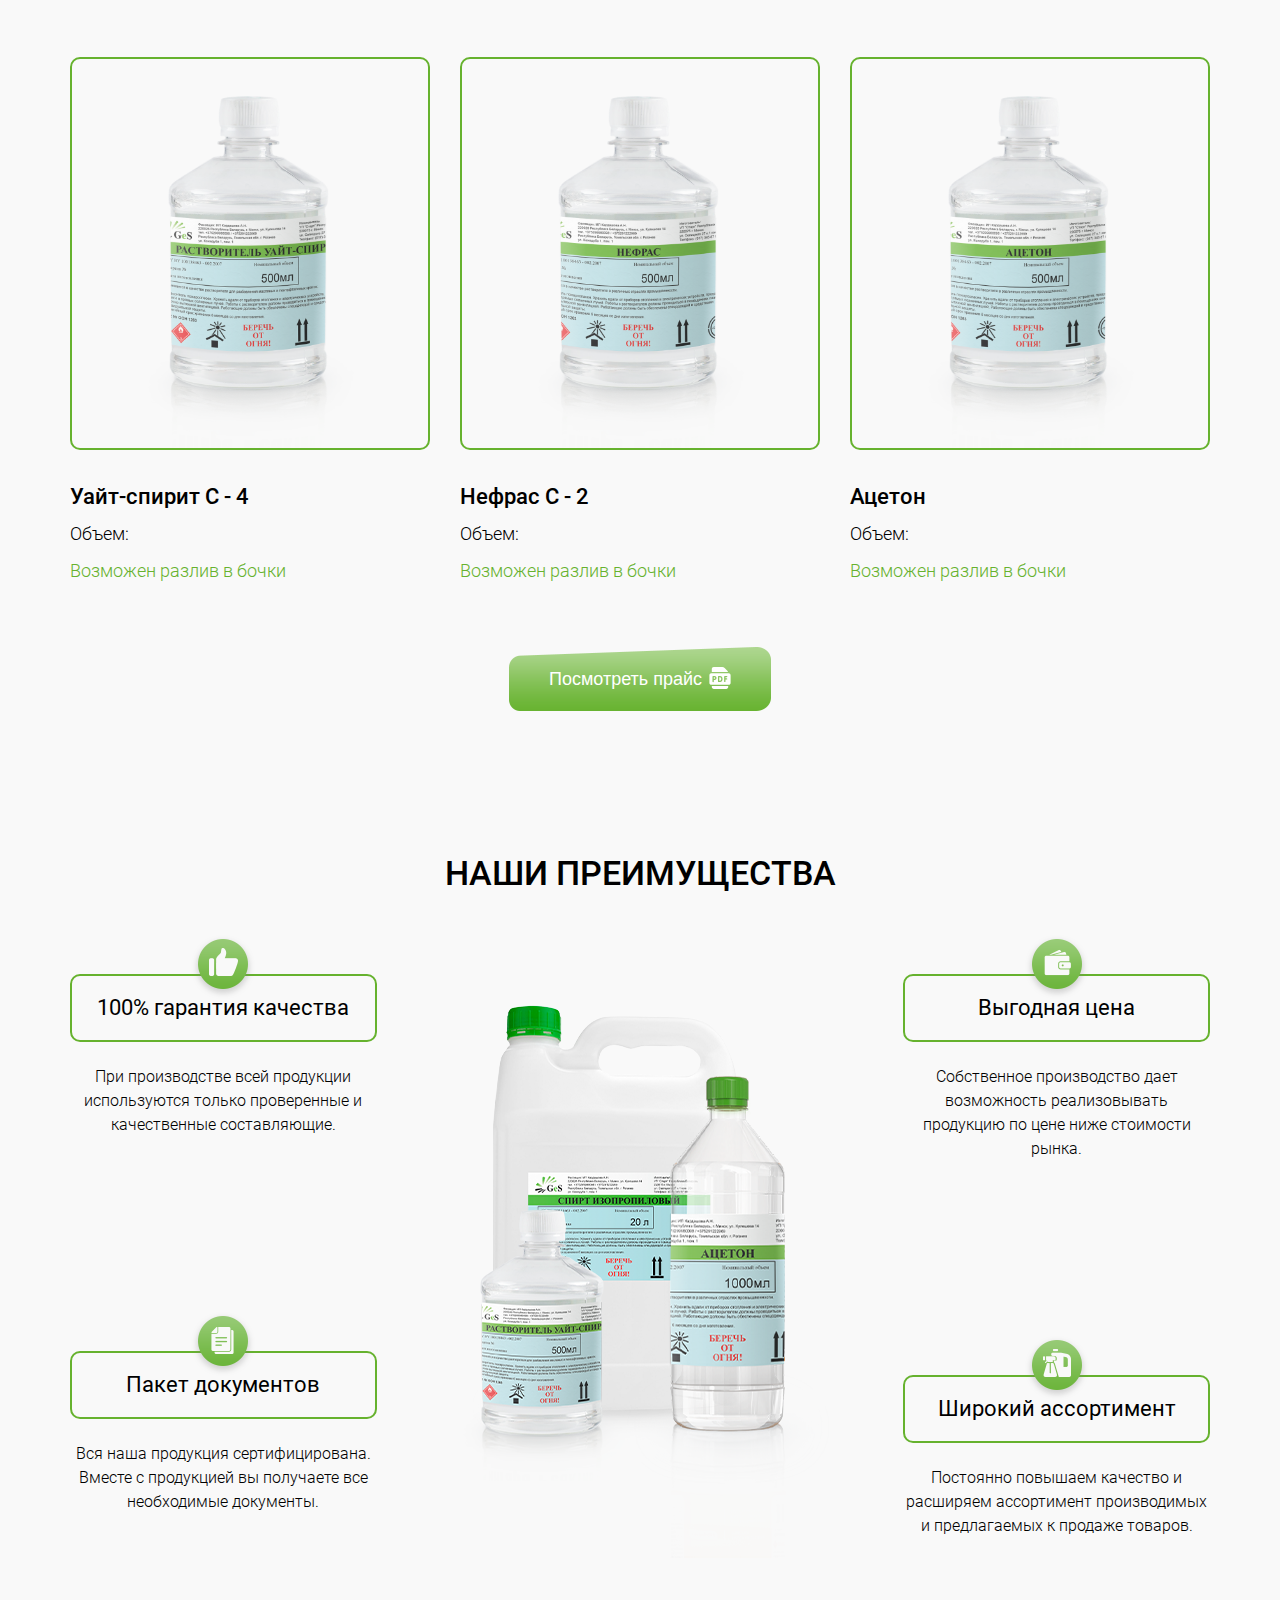
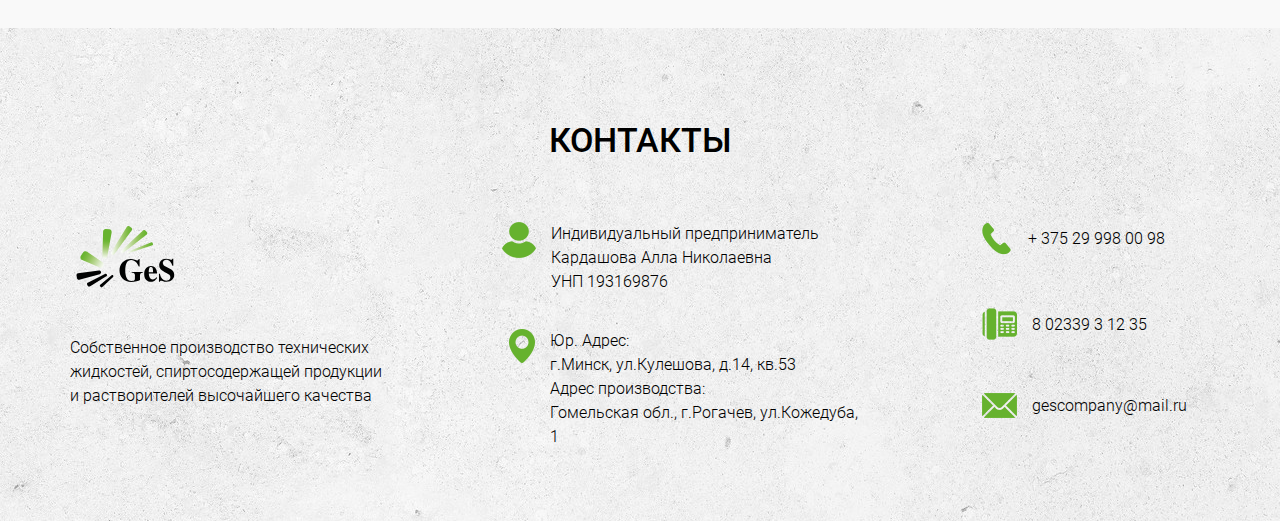
==== commit 9ad3300a: "Правки за 29" ====
--- a/index.html
+++ b/index.html
@@ -28,7 +28,7 @@
                             </ul>
                         </nav>
                         <div class="header__buttons">
-                            <a class="header__phone" href=”tel:+375299980098”><img class="header__phone-image" src="images/phone-header-call.svg"></a>
+                            <a class="header__phone" href="tel:+375299980098"><img class="header__phone-image" src="images/phone-header-call.svg"></a>
                             <button class="header__burger"></button>
                         </div>
                     </div>
@@ -68,7 +68,7 @@
                             <img class="product__card-image" alt="Жидкость" src="images/р-646 0,5.png">
                             <div class="product__card-info">
                                 <p class="product__card-title">Растворитель Р - 646</p>
-                                <p class="product__card-volume">Объем: <br class="product__card-new">0,5л 1л 5л 10л 20л<br class="product__card-new"></p>
+                                <p class="product__card-volume">Объем: <span class="product__card-new">0,5л 1л 5л 10л 20л</span></p>
                                 <p class="product__card-comment">Возможен разлив в бочки</p>
                             </div>
                         </div>
@@ -77,7 +77,7 @@
                             <img class="product__card-image" alt="Жидкость" src="images/p-4 0,5.png">
                             <div class="product__card-info">
                                 <p class="product__card-title">Растворитель Р - 4</p>
-                                <p class="product__card-volume">Объем: <br class="product__card-new">0,5л 1л 5л 10л 20л</br></p>
+                                <p class="product__card-volume">Объем: <span class="product__card-new">0,5л 1л 5л 10л 20л</span></p>
                                 <p class="product__card-comment">Возможен разлив в бочки</p>
                             </div>
                         </div>
@@ -86,7 +86,7 @@
                             <img class="product__card-image" alt="Жидкость" src="images/solvent 0,5.png">
                             <div class="product__card-info">
                                 <p class="product__card-title">Сольвент</p>
-                                <p class="product__card-volume">Объем: <br class="product__card-new">0,5л 1л 5л 10л 20л</br></p>
+                                <p class="product__card-volume">Объем: <span class="product__card-new">0,5л 1л 5л 10л 20л</span></p>
                                 <p class="product__card-comment">Возможен разлив в бочки</p>
                             </div>
                         </div>
@@ -95,7 +95,7 @@
                             <img class="product__card-image" alt="Жидкость" src="images/yait-spirit 0,5.png">
                             <div class="product__card-info">
                                 <p class="product__card-title">Уайт-спирит С - 4</p>
-                                <p class="product__card-volume">Объем: <br class="product__card-new">0,5л 1л 5л 10л 20л</br></p>
+                                <p class="product__card-volume">Объем: <span class="product__card-new">0,5л 1л 5л 10л 20л</span></p>
                                 <p class="product__card-comment">Возможен разлив в бочки</p>
                             </div>
                         </div>
@@ -104,7 +104,7 @@
                             <img class="product__card-image" alt="Жидкость" src="images/nefras 0,5.png">
                             <div class="product__card-info">
                                 <p class="product__card-title">Нефрас С - 2</p>
-                                <p class="product__card-volume">Объем: <br class="product__card-new">0,5л 1л 5л 10л 20л</br></p>
+                                <p class="product__card-volume">Объем: <span class="product__card-new">0,5л 1л 5л 10л 20л</span></p>
                                 <p class="product__card-comment">Возможен разлив в бочки</p>
                             </div>
                         </div>
@@ -113,7 +113,7 @@
                             <img class="product__card-image" alt="Жидкость" src="images/aceton 0,5.png">
                             <div class="product__card-info">
                                 <p class="product__card-title">Ацетон</p>
-                                <p class="product__card-volume">Объем: <br class="product__card-new">0,5л 1л 5л 10л 20л</br></p>
+                                <p class="product__card-volume">Объем: <span class="product__card-new">0,5л 1л 5л 10л 20л</span></p>
                                 <p class="product__card-comment">Возможен разлив в бочки</p>
                             </div>
                         </div>
@@ -123,7 +123,7 @@
                             <img class="product__card-image product__card-image-mobile" alt="Жидкость" src="images/nezamerzajka.png">
                             <div class="product__card-info">
                                 <p class="product__card-title product__anti-title">Незамерзающая жидкость Crystal A-20</p>
-                                <p class="product__card-volume">Объем: <br class="product__card-new">4л 5л</br></p>
+                                <p class="product__card-volume">Объем: <span class="product__card-new">4л 5л</span></p>
                                 <p class="product__card-comment">Возможен разлив в бочки</p>
                             </div>
                         </div>
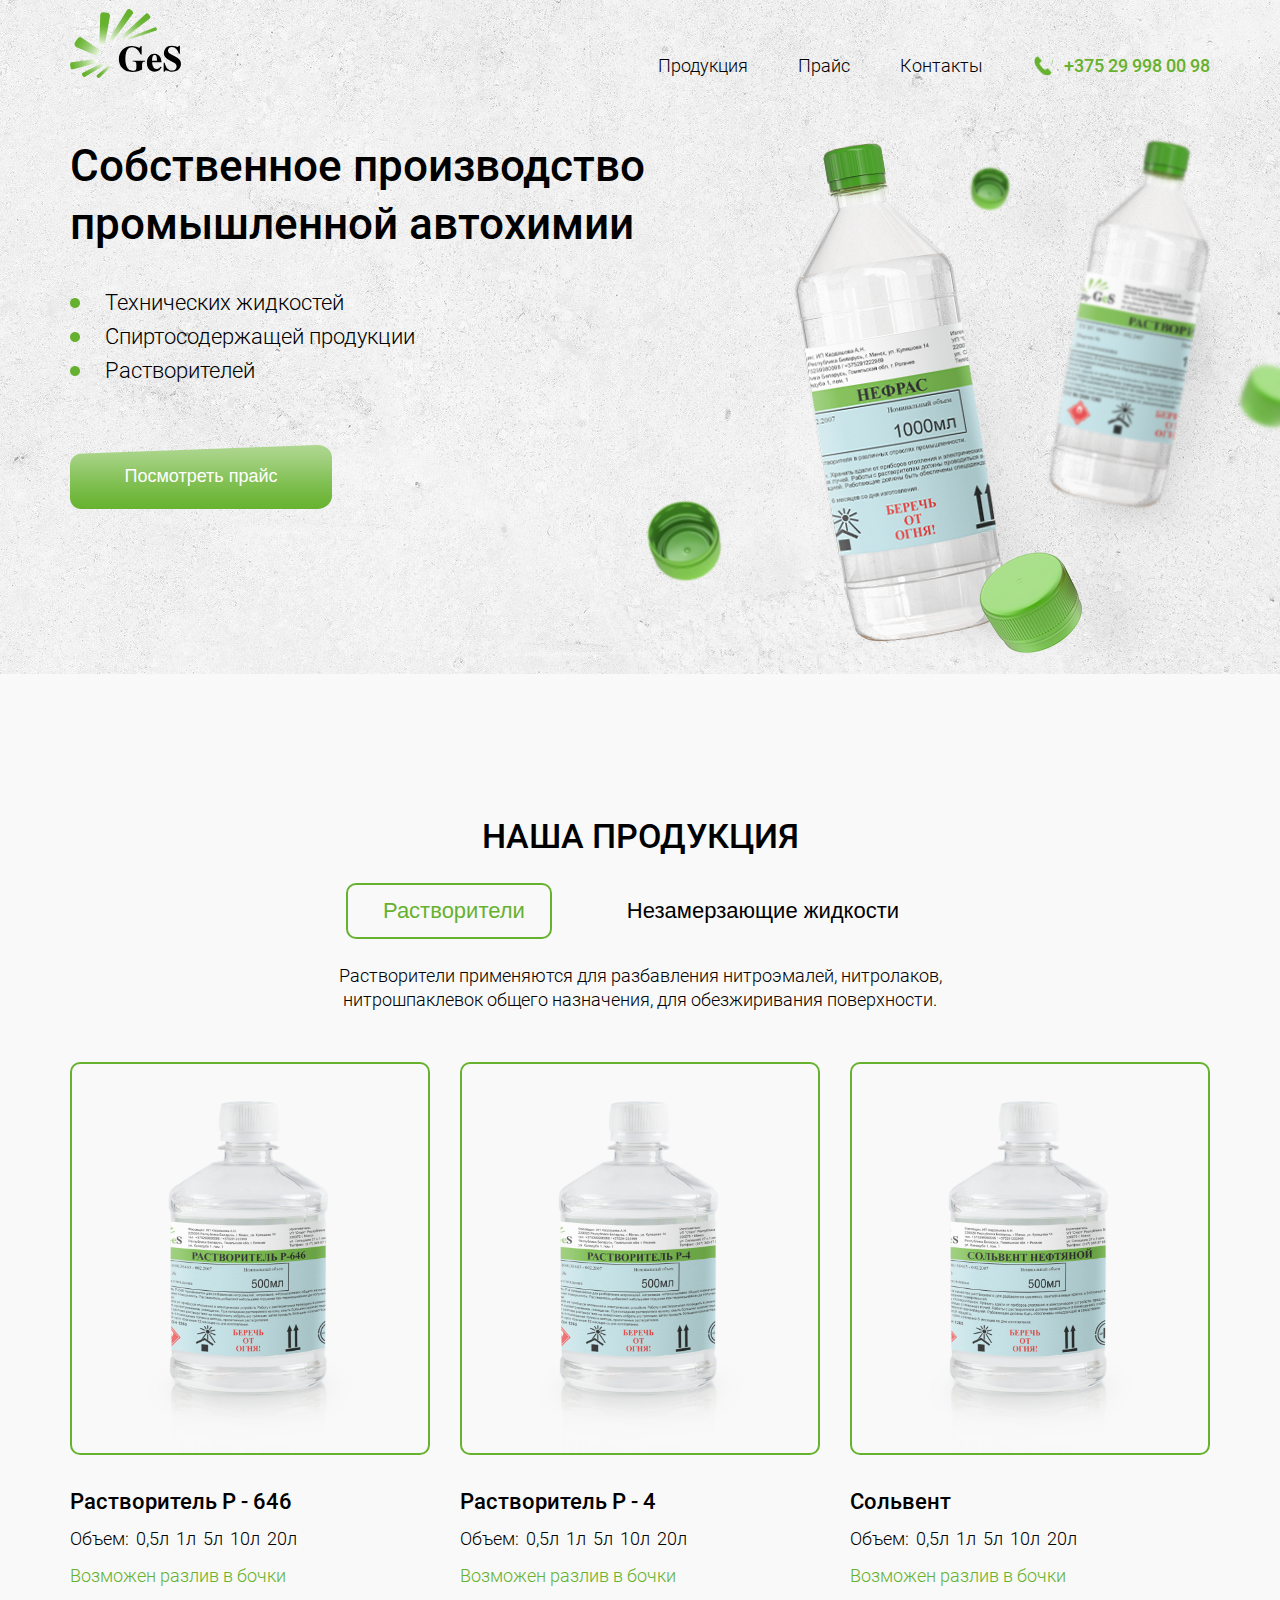
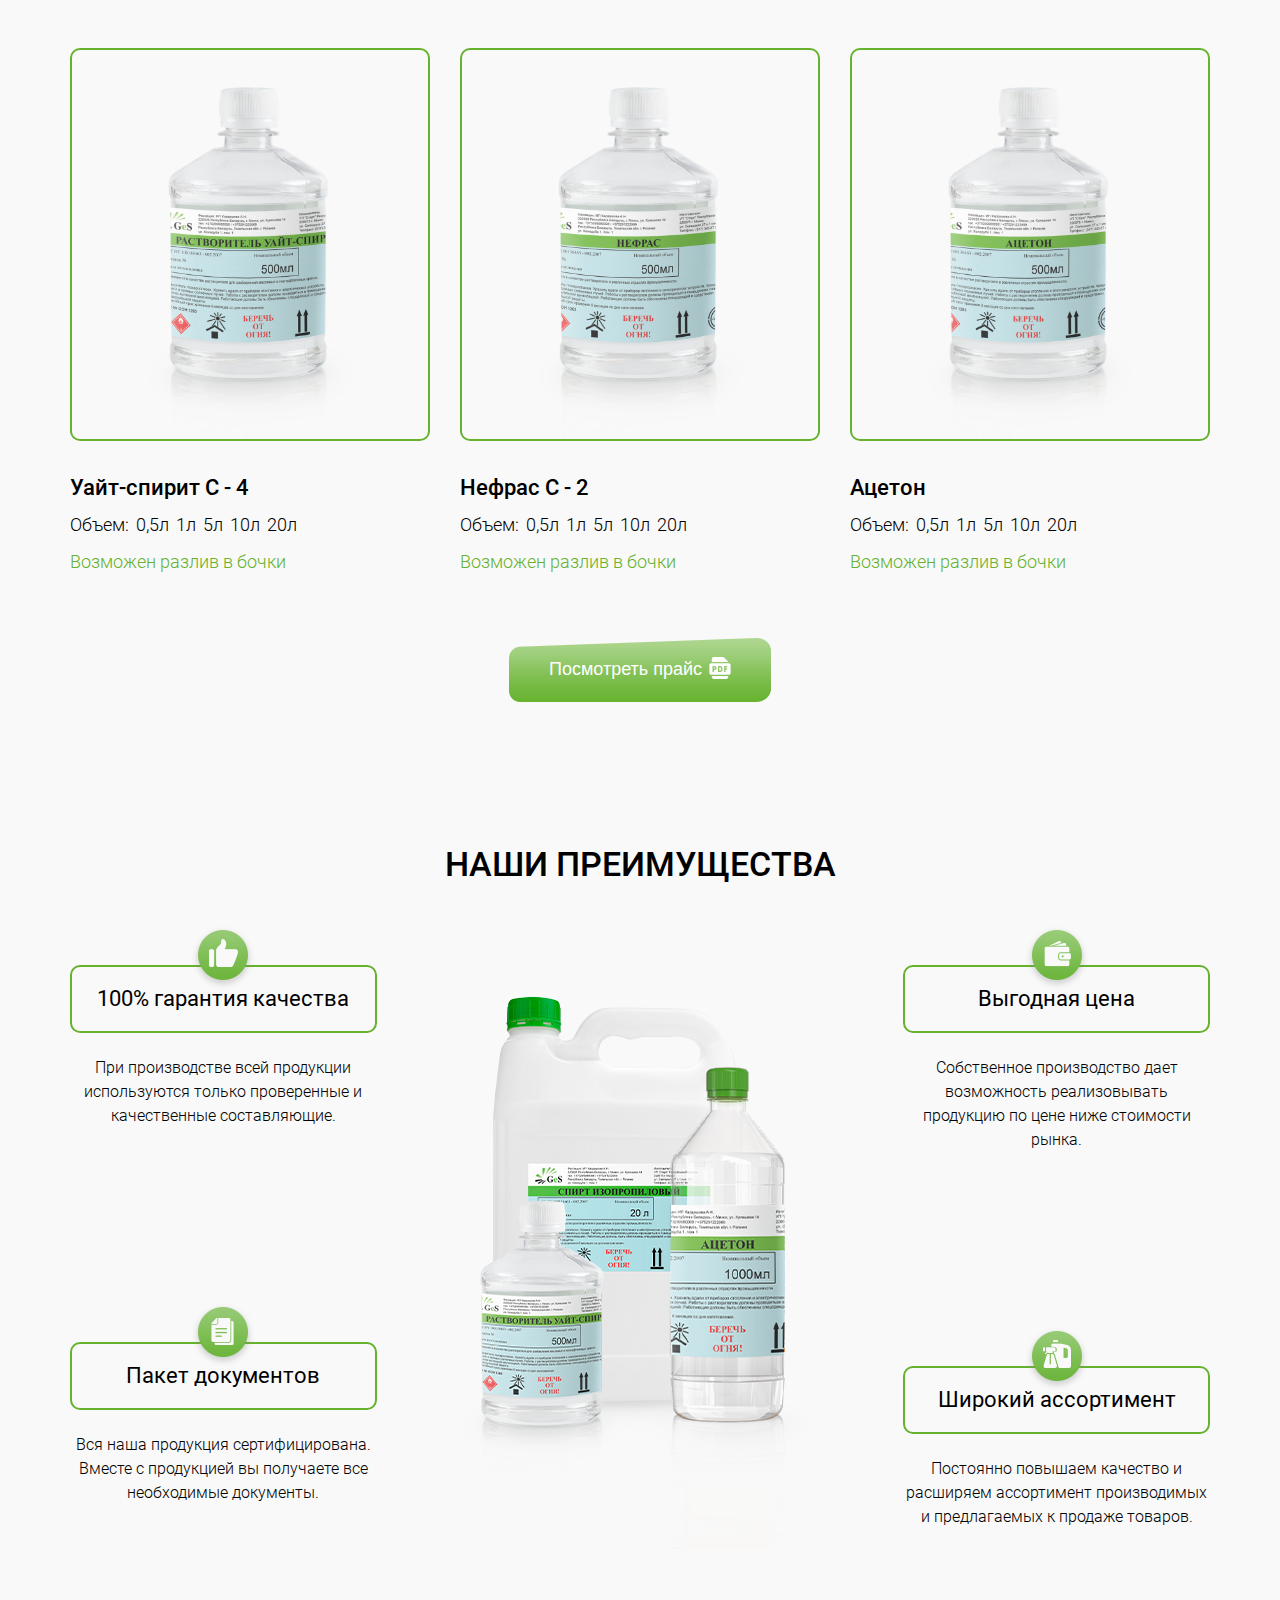
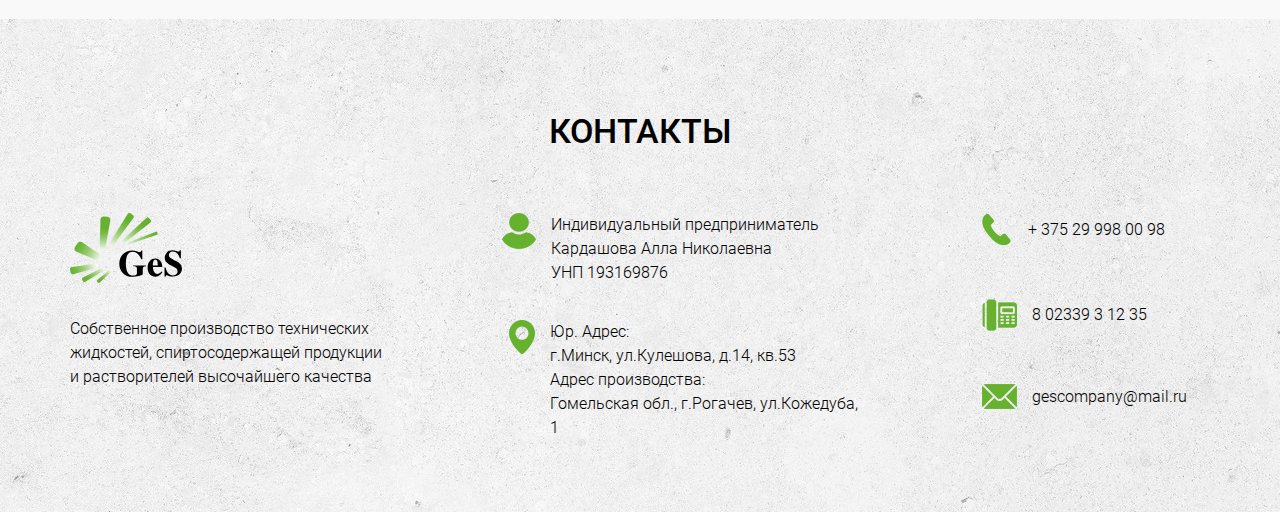
==== commit 943c1dc2: "Правки 30" ====
--- a/index.html
+++ b/index.html
@@ -54,8 +54,8 @@
             <main class="content">
 
                 <section class="product">
+                    <h2 class="product__title">НАША ПРОДУКЦИЯ</h2>
                     <a class="achor" id="production"></a>
-                    <h2 class="product__title">НАША ПРОДУКЦИЯ</h2>
                     <div class="product__sections">
                         <button type="button" class="product__section-solvents button_active">Растворители</button>
                         <button type="button" class="product__section-antifreeze ">Незамерзающие жидкости</button>
@@ -68,7 +68,7 @@
                             <img class="product__card-image" alt="Жидкость" src="images/р-646 0,5.png">
                             <div class="product__card-info">
                                 <p class="product__card-title">Растворитель Р - 646</p>
-                                <p class="product__card-volume">Объем: <span class="product__card-new">0,5л 1л 5л 10л 20л</span></p>
+                                <p class="product__card-volume">Объем:<br class="mobile-br"/> <span class="product__card-new">0,5л 1л 5л 10л 20л</span></p>
                                 <p class="product__card-comment">Возможен разлив в бочки</p>
                             </div>
                         </div>
@@ -77,7 +77,7 @@
                             <img class="product__card-image" alt="Жидкость" src="images/p-4 0,5.png">
                             <div class="product__card-info">
                                 <p class="product__card-title">Растворитель Р - 4</p>
-                                <p class="product__card-volume">Объем: <span class="product__card-new">0,5л 1л 5л 10л 20л</span></p>
+                                <p class="product__card-volume">Объем:<br class="mobile-br"/> <span class="product__card-new">0,5л 1л 5л 10л 20л</span></p>
                                 <p class="product__card-comment">Возможен разлив в бочки</p>
                             </div>
                         </div>
@@ -86,7 +86,7 @@
                             <img class="product__card-image" alt="Жидкость" src="images/solvent 0,5.png">
                             <div class="product__card-info">
                                 <p class="product__card-title">Сольвент</p>
-                                <p class="product__card-volume">Объем: <span class="product__card-new">0,5л 1л 5л 10л 20л</span></p>
+                                <p class="product__card-volume">Объем:<br class="mobile-br"/> <span class="product__card-new">0,5л 1л 5л 10л 20л</span></p>
                                 <p class="product__card-comment">Возможен разлив в бочки</p>
                             </div>
                         </div>
@@ -95,7 +95,7 @@
                             <img class="product__card-image" alt="Жидкость" src="images/yait-spirit 0,5.png">
                             <div class="product__card-info">
                                 <p class="product__card-title">Уайт-спирит С - 4</p>
-                                <p class="product__card-volume">Объем: <span class="product__card-new">0,5л 1л 5л 10л 20л</span></p>
+                                <p class="product__card-volume">Объем:<br class="mobile-br"/> <span class="product__card-new">0,5л 1л 5л 10л 20л</span></p>
                                 <p class="product__card-comment">Возможен разлив в бочки</p>
                             </div>
                         </div>
@@ -104,7 +104,7 @@
                             <img class="product__card-image" alt="Жидкость" src="images/nefras 0,5.png">
                             <div class="product__card-info">
                                 <p class="product__card-title">Нефрас С - 2</p>
-                                <p class="product__card-volume">Объем: <span class="product__card-new">0,5л 1л 5л 10л 20л</span></p>
+                                <p class="product__card-volume">Объем:<br class="mobile-br"/> <span class="product__card-new">0,5л 1л 5л 10л 20л</span></p>
                                 <p class="product__card-comment">Возможен разлив в бочки</p>
                             </div>
                         </div>
@@ -113,7 +113,7 @@
                             <img class="product__card-image" alt="Жидкость" src="images/aceton 0,5.png">
                             <div class="product__card-info">
                                 <p class="product__card-title">Ацетон</p>
-                                <p class="product__card-volume">Объем: <span class="product__card-new">0,5л 1л 5л 10л 20л</span></p>
+                                <p class="product__card-volume">Объем:<br class="mobile-br"/> <span class="product__card-new">0,5л 1л 5л 10л 20л</span></p>
                                 <p class="product__card-comment">Возможен разлив в бочки</p>
                             </div>
                         </div>
@@ -123,7 +123,7 @@
                             <img class="product__card-image product__card-image-mobile" alt="Жидкость" src="images/nezamerzajka.png">
                             <div class="product__card-info">
                                 <p class="product__card-title product__anti-title">Незамерзающая жидкость Crystal A-20</p>
-                                <p class="product__card-volume">Объем: <span class="product__card-new">4л 5л</span></p>
+                                <p class="product__card-volume">Объем:<br class="mobile-br"/> <span class="product__card-new">4л 5л</span></p>
                                 <p class="product__card-comment">Возможен разлив в бочки</p>
                             </div>
                         </div>
--- a/pages/index.css
+++ b/pages/index.css
@@ -196,11 +196,28 @@
 .achor{
     display: block;
     position: relative;
-    top:-50px;
+    top:-140px;
     visibility: hidden;
+}
+
+@media screen and (max-width: 500px){
+    .achor{
+        top:-90px;
+    } 
 }
   
 .header__nav_call-link{
     border: 1px solid red;;
 }
+
+.mobile-br{
+    display: none;
+}
+
+@media screen and (max-width: 500px){
+    .mobile-br{
+        display: block;
+    }  
+}
+
   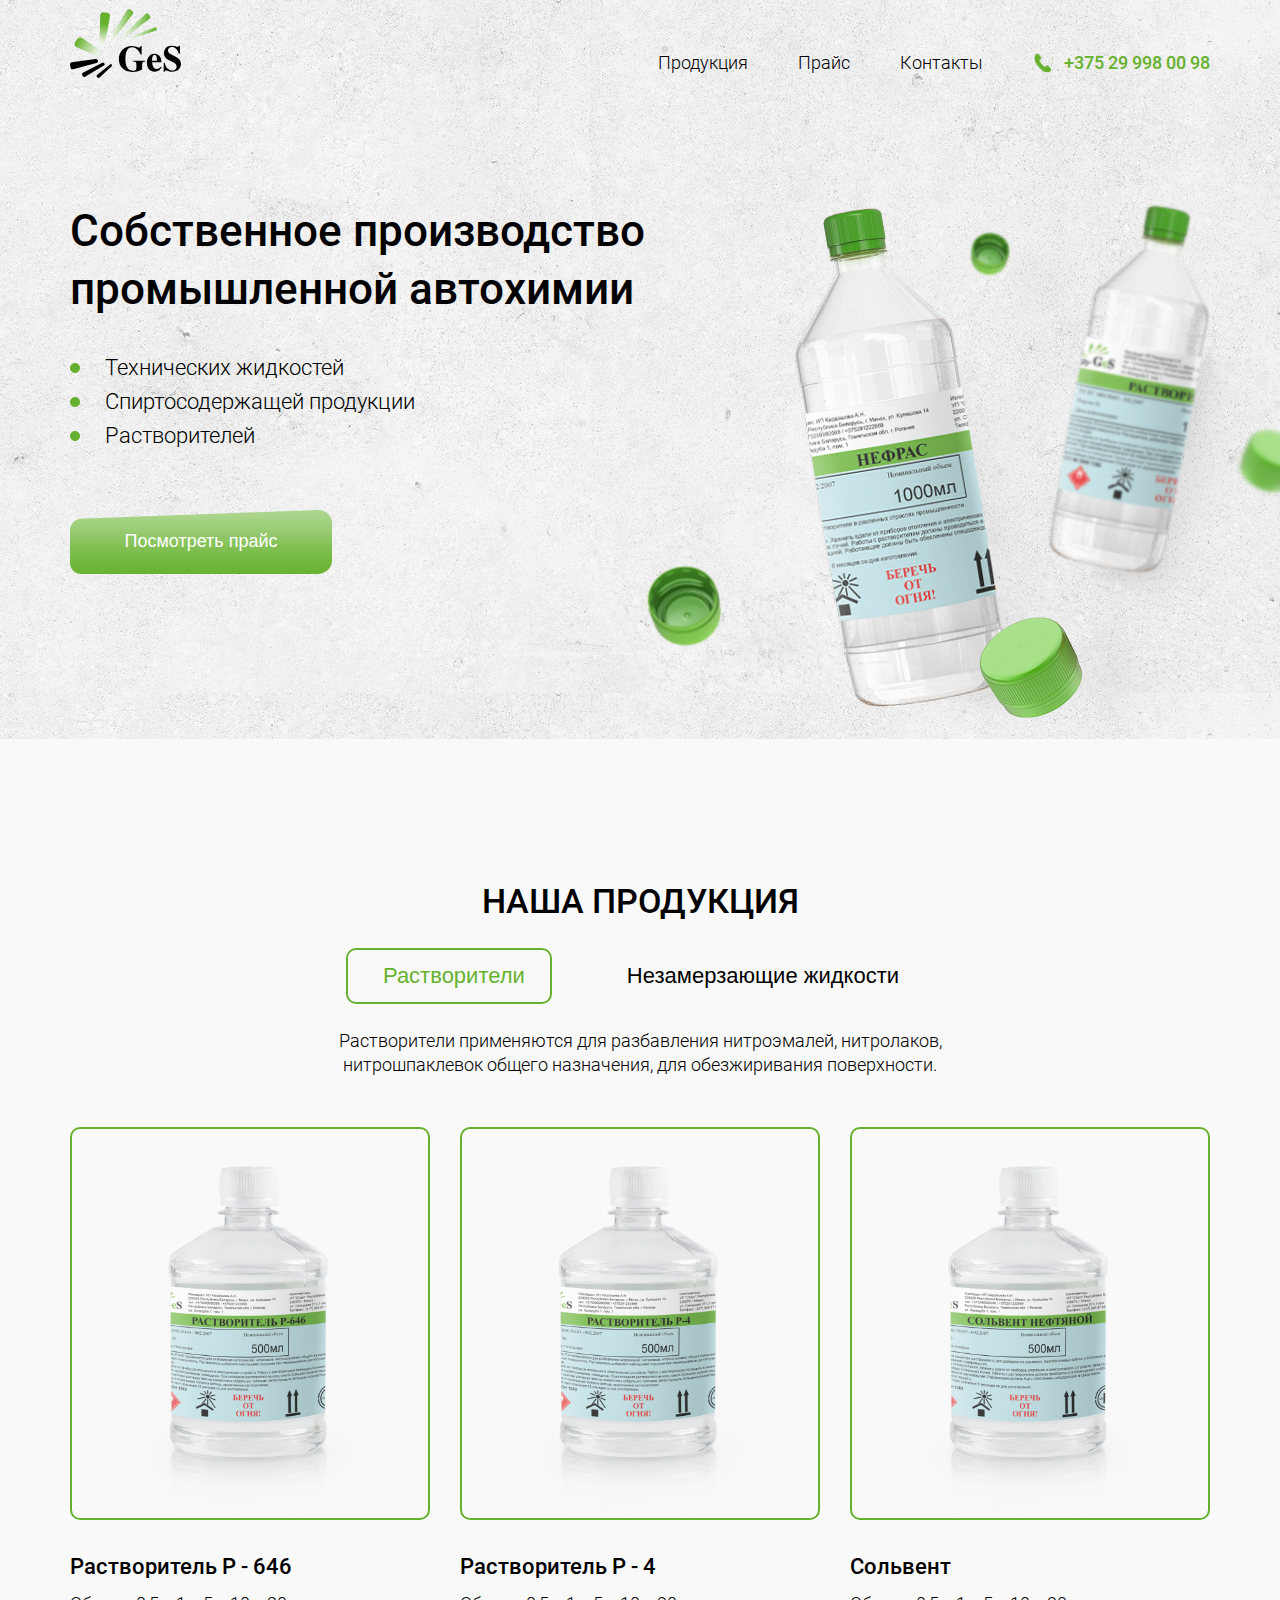
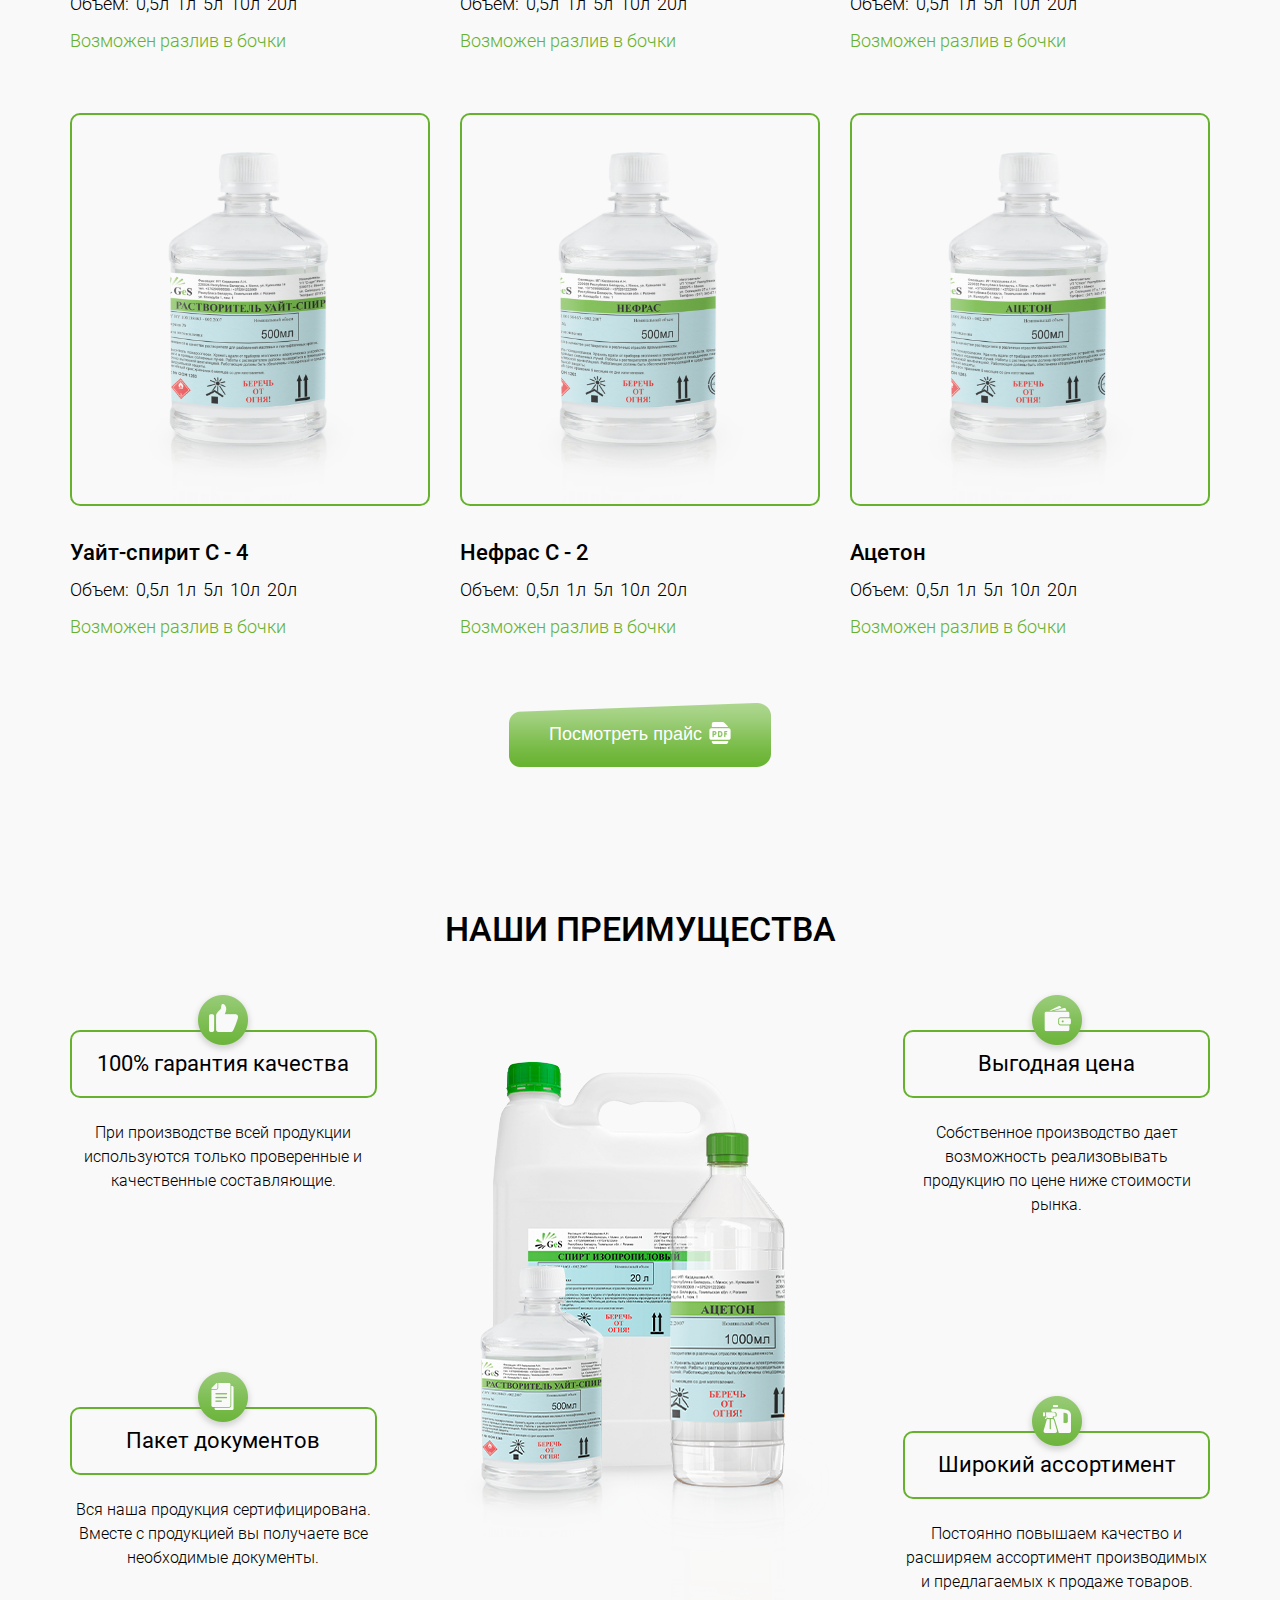
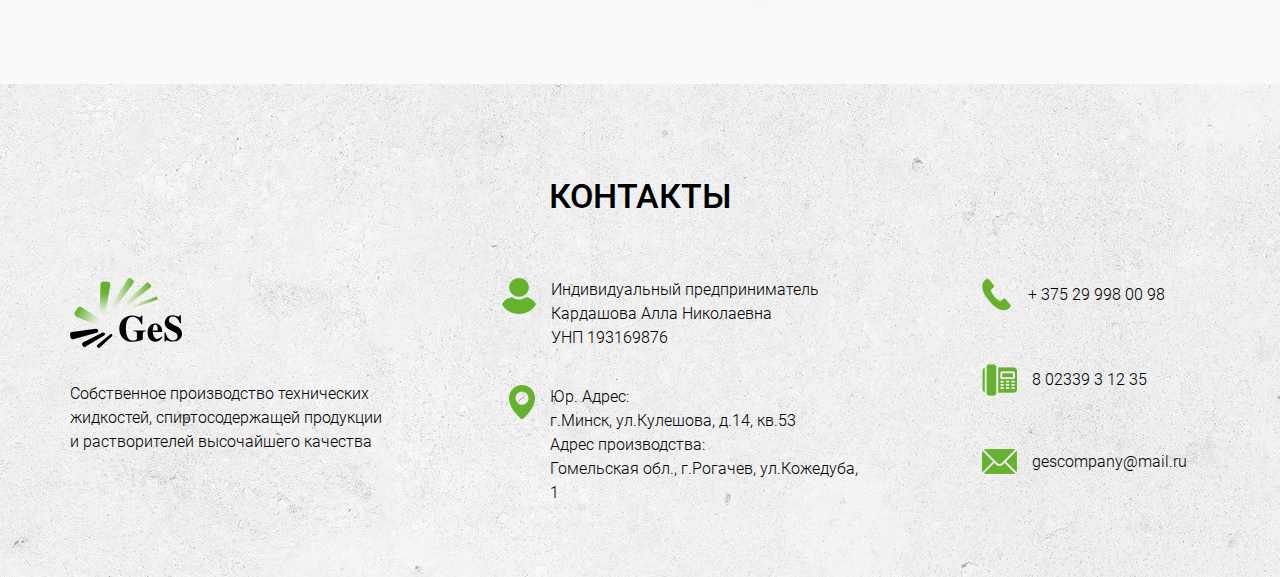
==== commit 93aef894: "Исправления 02,01" ====
--- a/index.html
+++ b/index.html
@@ -10,7 +10,6 @@
 
     <body>
         <div class="page">
-
             <header class="header">
                 <div class="header__container">
                     <div class="header__navigation-container">
--- a/pages/index.css
+++ b/pages/index.css
@@ -170,28 +170,33 @@
 @media screen and (max-width: 600px){
     .header__buttons{
         display: flex;
+        align-items: flex-end;
+        position: relative;
+        bottom: 2px;
     }
 }
 
+.header__phone-image{
+    width: 22px;
+    height: 22px;
+    object-fit: contain;
+    margin: auto;
+}
+
 .header__phone{
-    align-self: center;
-    border-radius: 50%;
     background-image: -moz-linear-gradient( 90deg, rgb(102,178,46) 0%, rgb(134,194,89) 53%, rgb(165,210,132) 100%);
     background-image: -webkit-linear-gradient( 90deg, rgb(102,178,46) 0%, rgb(134,194,89) 53%, rgb(165,210,132) 100%);
     background-image: -ms-linear-gradient( 90deg, rgb(102,178,46) 0%, rgb(134,194,89) 53%, rgb(165,210,132) 100%);
     box-shadow: 0px 3px 7.36px 0.64px rgba(121, 121, 121, 0.3);
     width: 41px;
     height: 41px;
+    display: flex;
+    border-radius: 50%;
     margin-right: 16px;
-    display: flex;
-}
-
-.header__phone-image{
-    width: 22px;
-    height: 22px;
-    object-fit: contain;
-    margin: auto;
-}
+    position: relative;
+    top: 5px;
+}
+  
   
 .achor{
     display: block;
@@ -206,10 +211,6 @@
     } 
 }
   
-.header__nav_call-link{
-    border: 1px solid red;;
-}
-
 .mobile-br{
     display: none;
 }
@@ -217,7 +218,6 @@
 @media screen and (max-width: 500px){
     .mobile-br{
         display: block;
-    }  
-}
-
-  +    } 
+}
+
